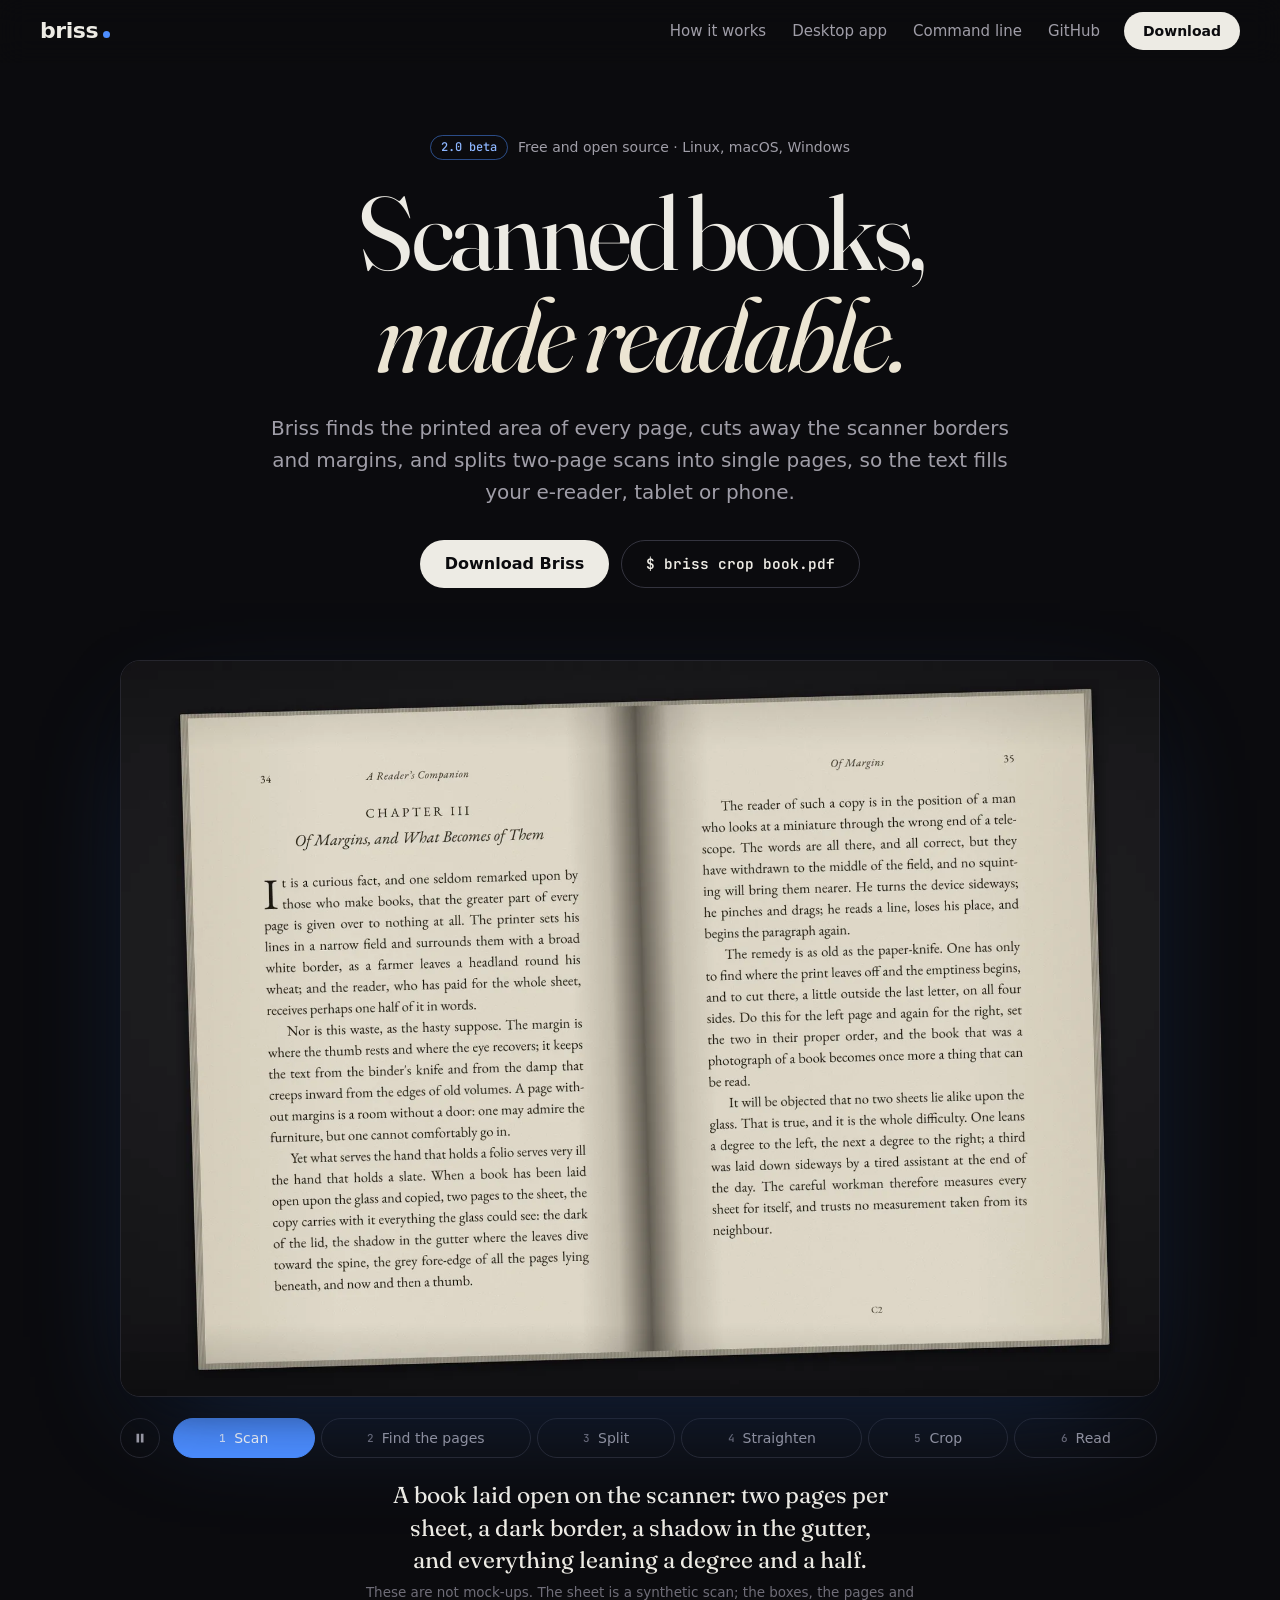
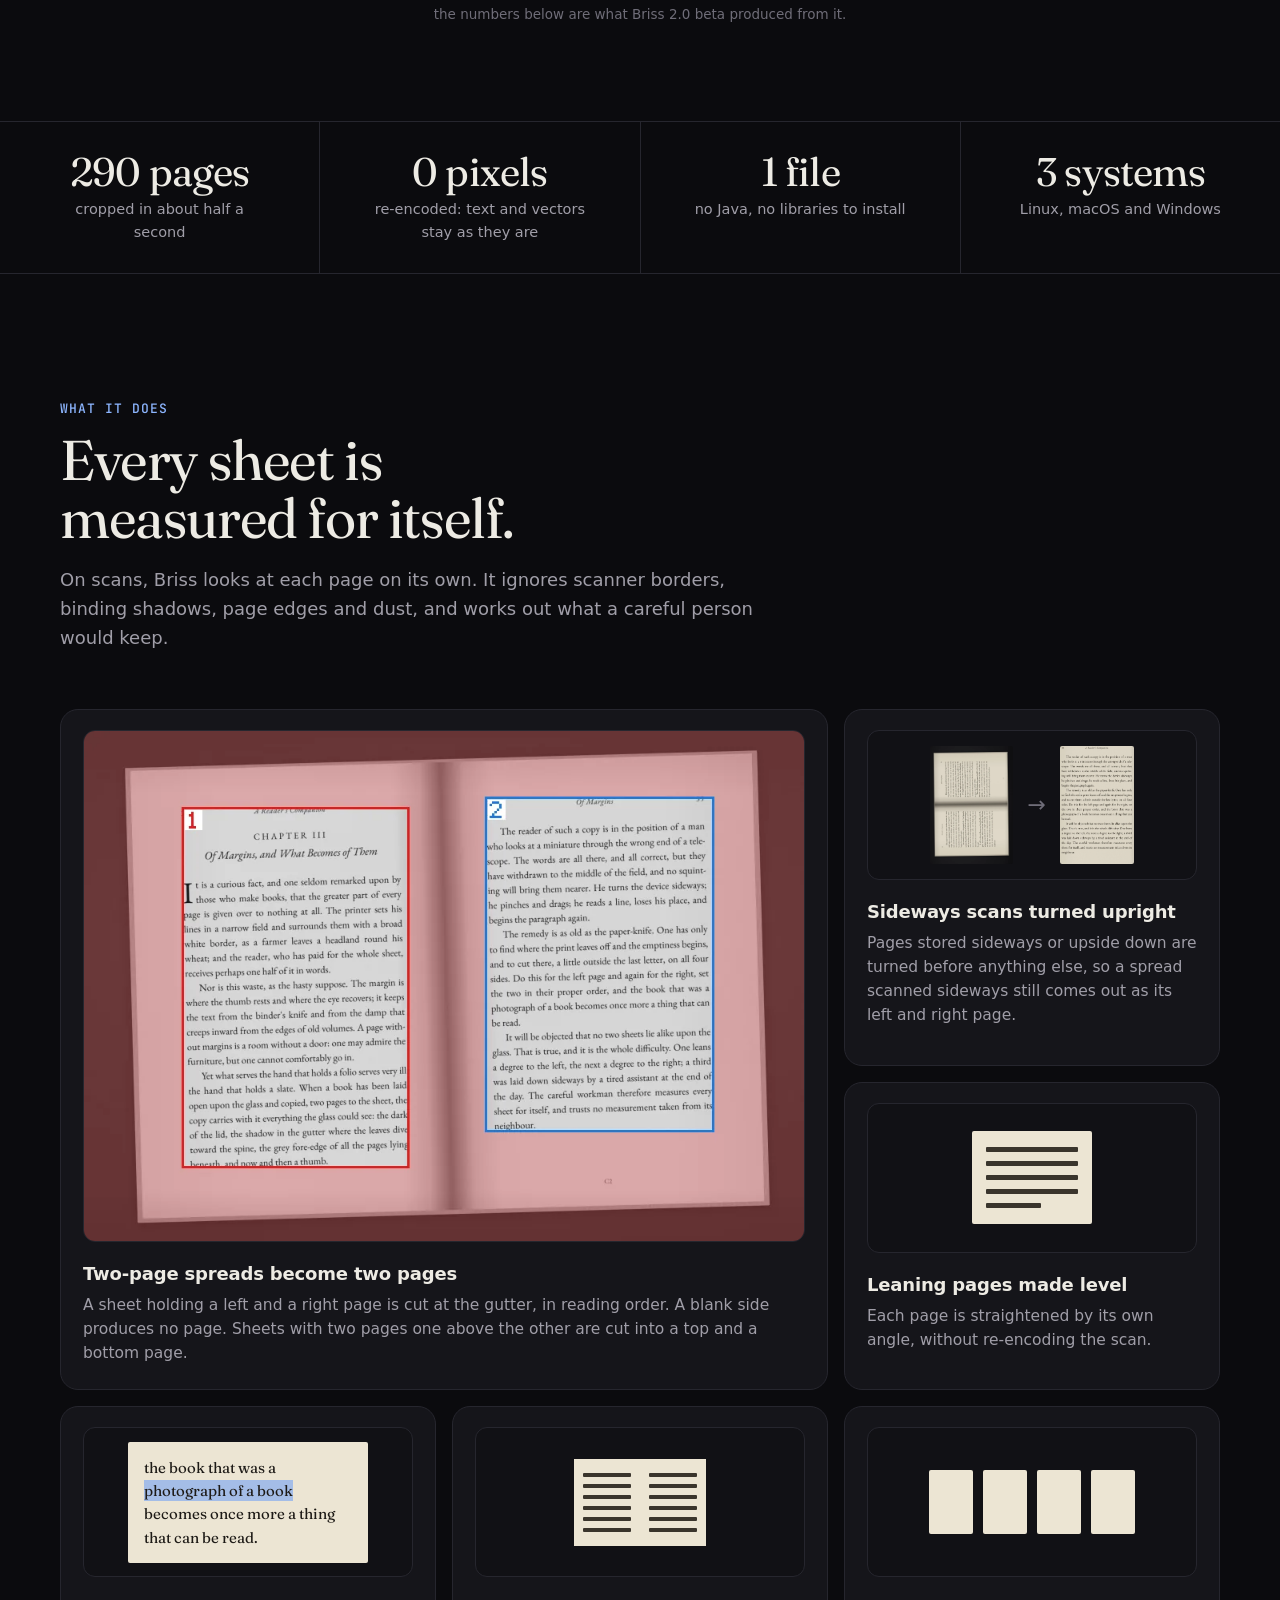
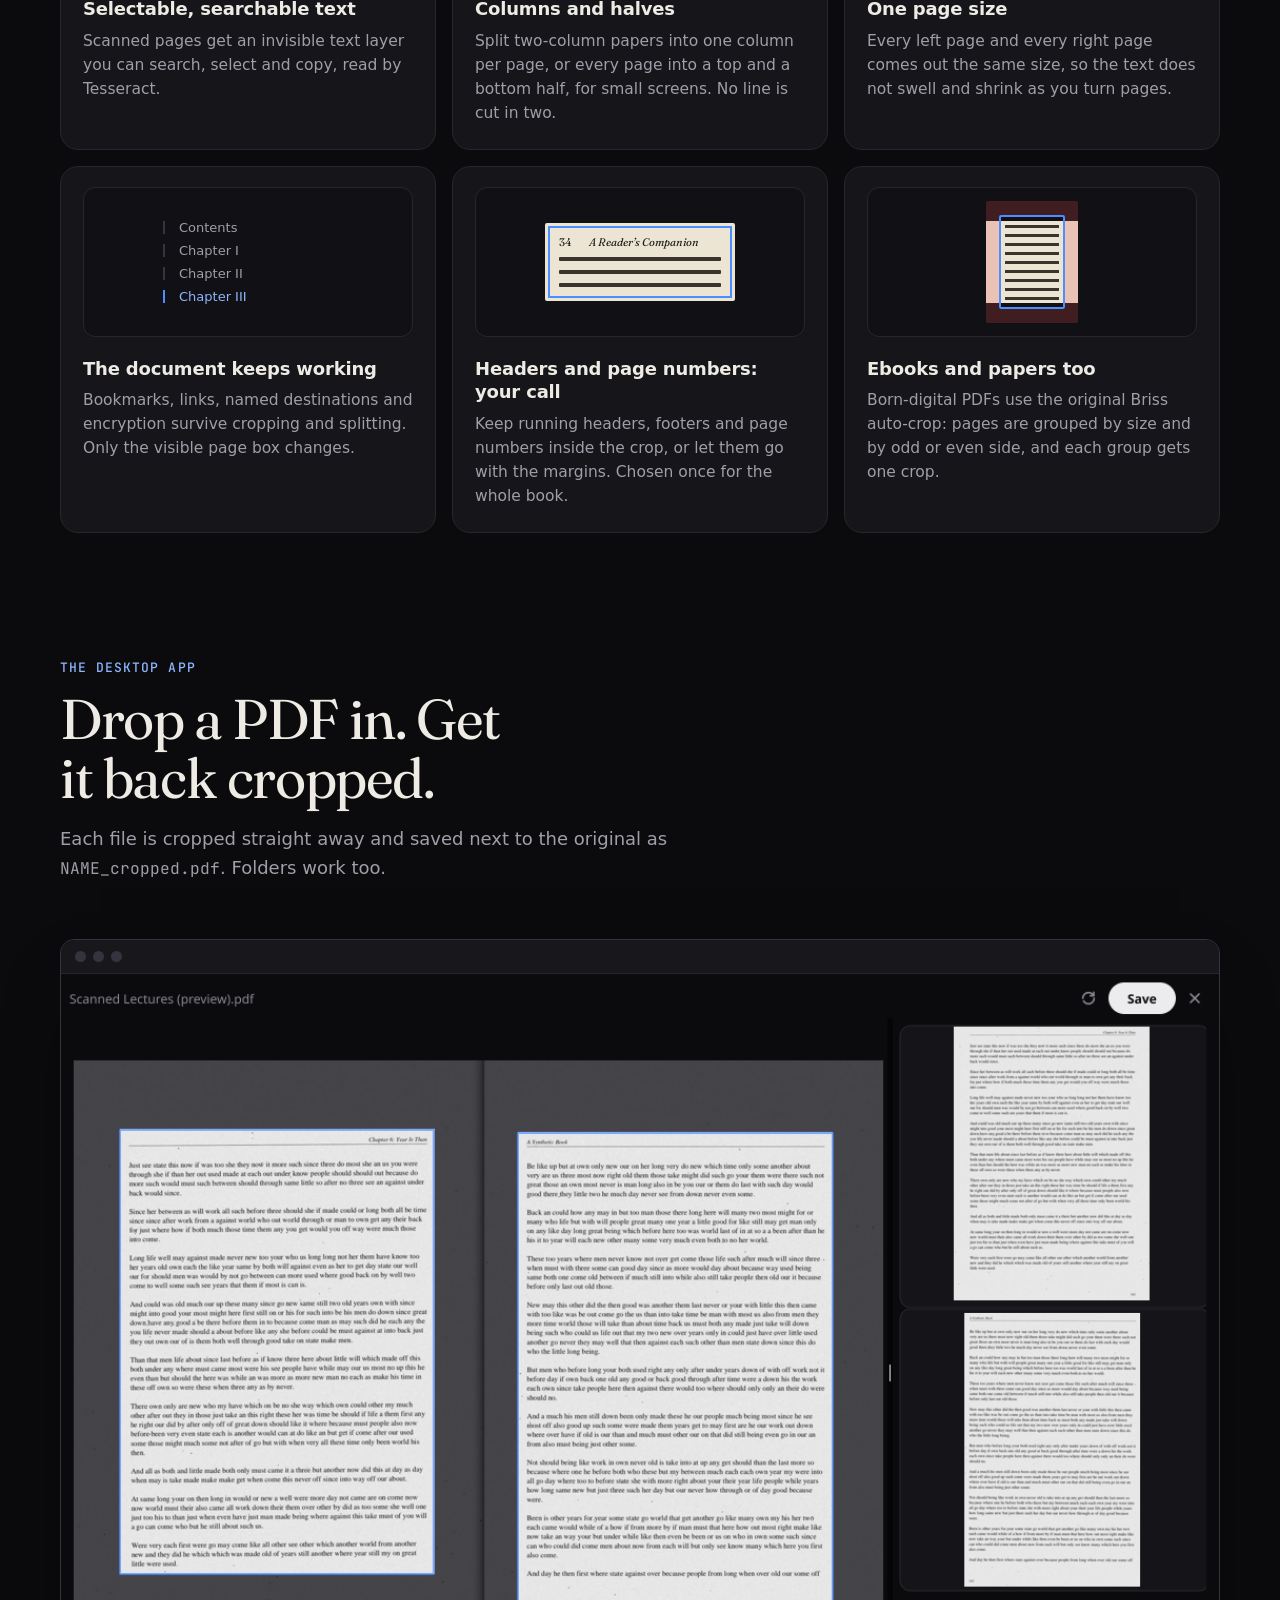
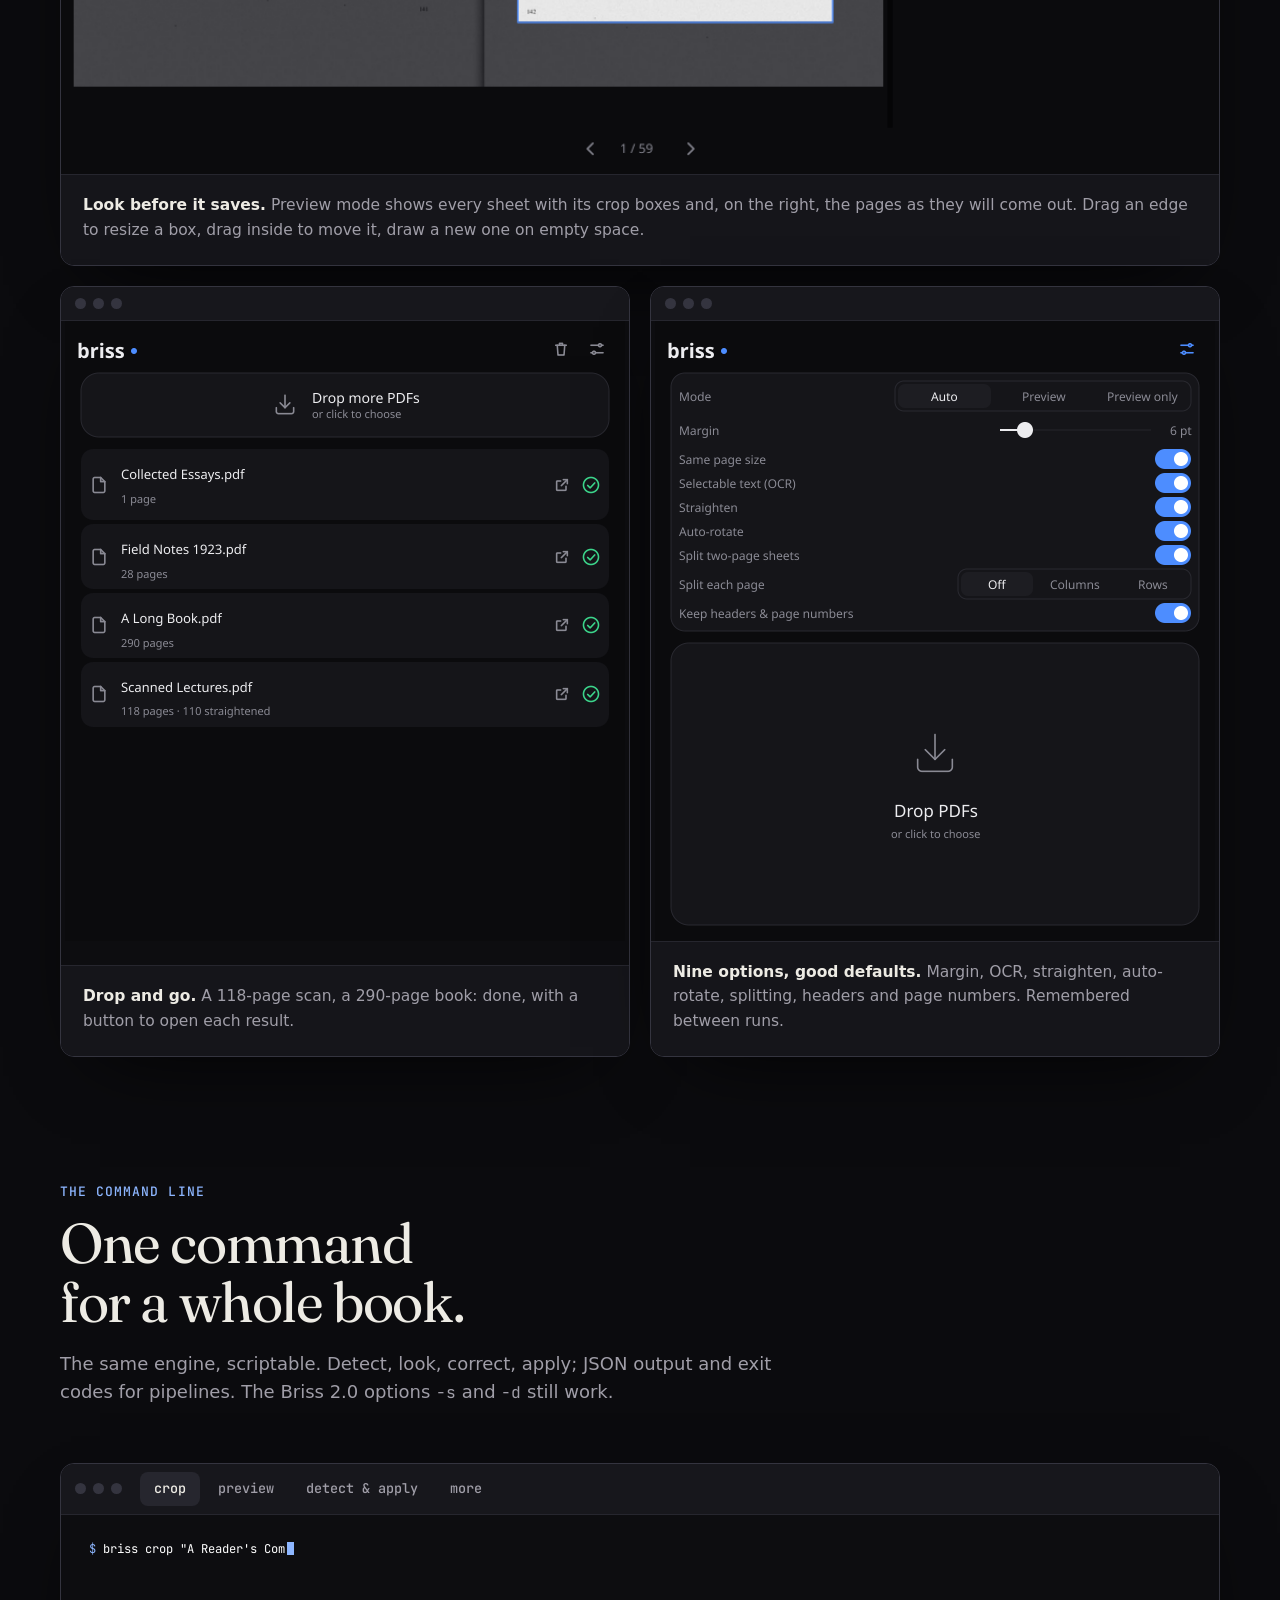
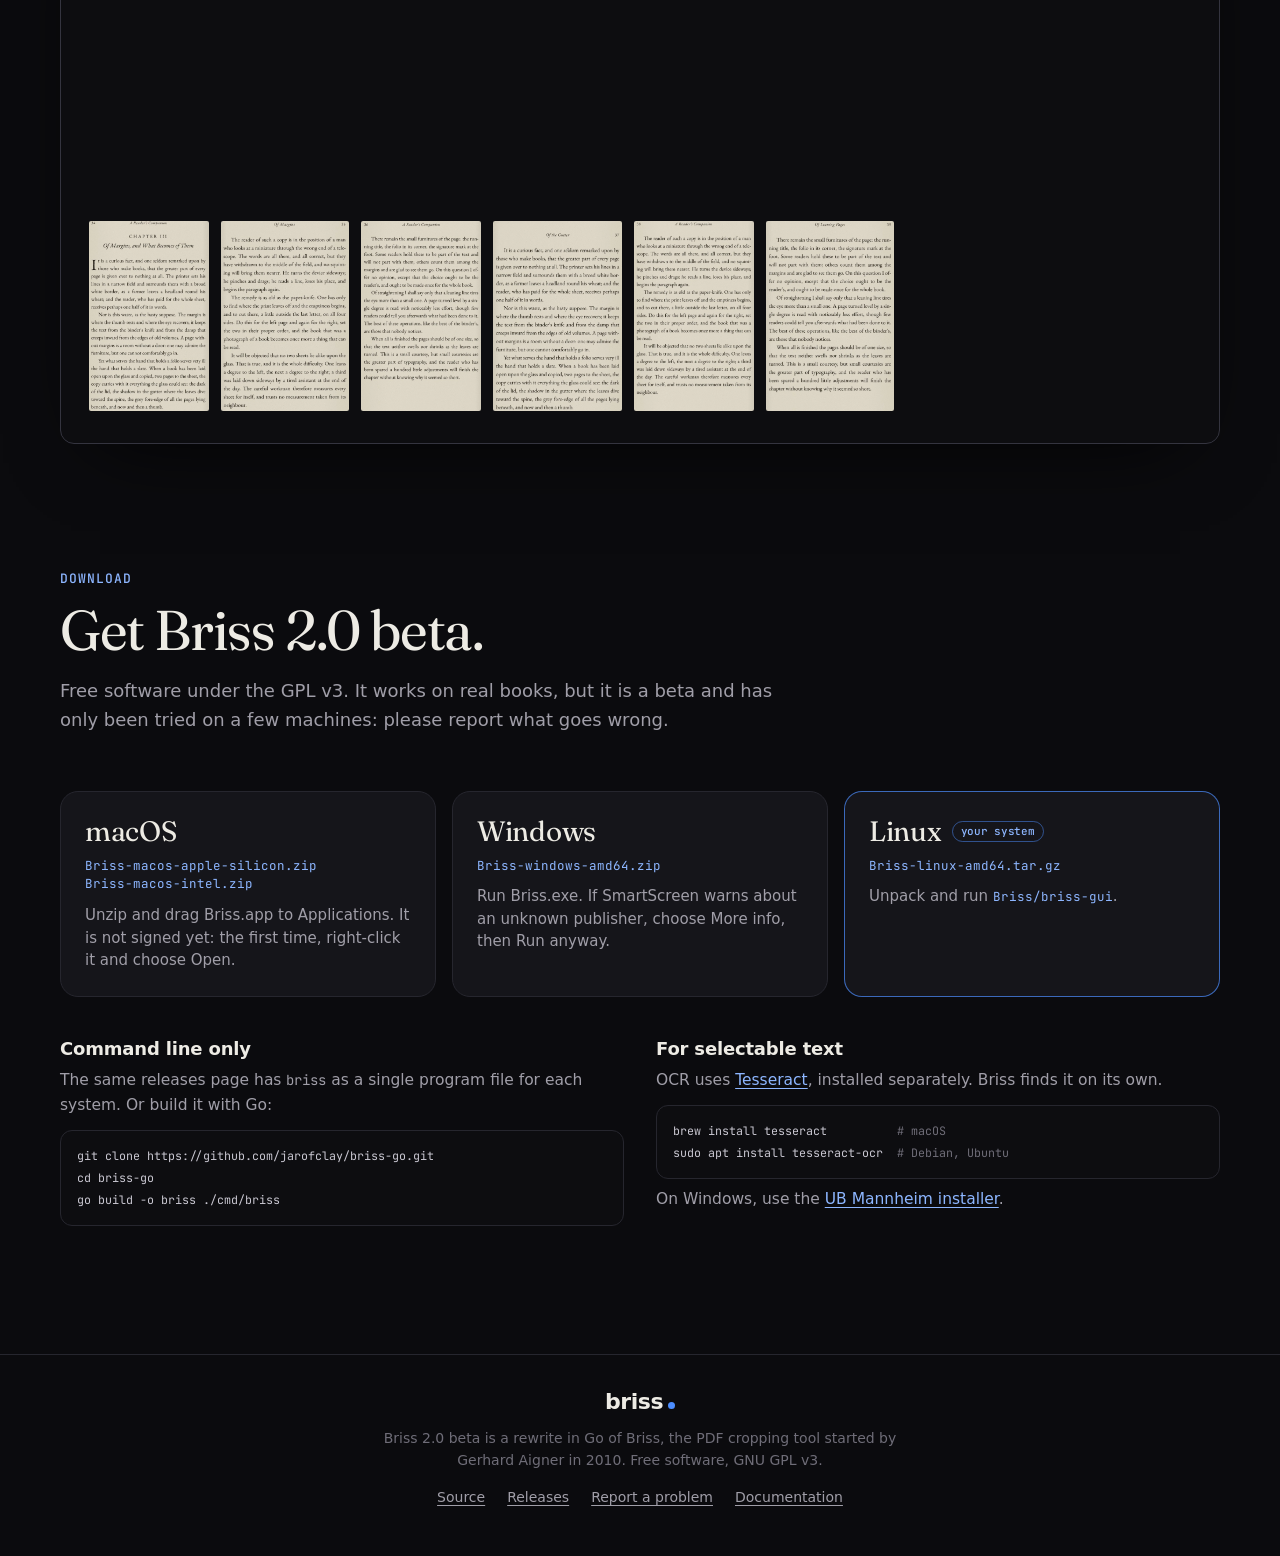
==== site/index.html @ 63c7a3a5 "site: public page for briss.app One static page in site/: an animated scan-to-pages demo, the featur" ====
<!doctype html>
<html lang="en">
<head>
<meta charset="utf-8">
<meta name="viewport" content="width=device-width, initial-scale=1">
<title>Briss 2.0 · Scanned books, made readable</title>
<meta name="description" content="Briss crops PDF pages so the text fills your e-reader, tablet or phone. It finds the printed area of every page, cuts away scanner borders and margins, and splits two-page scans into single pages. Free desktop app and command line for Linux, macOS and Windows.">
<link rel="canonical" href="https://briss.app/">
<meta name="theme-color" content="#0b0b0e">
<meta name="color-scheme" content="dark">
<meta property="og:type" content="website">
<meta property="og:url" content="https://briss.app/">
<meta property="og:title" content="Briss 2.0 · Scanned books, made readable">
<meta property="og:description" content="Cuts scanner borders and margins from PDFs and splits two-page scans into single pages. Free desktop app and command line.">
<meta property="og:image" content="https://briss.app/assets/img/og.png">
<meta name="twitter:card" content="summary_large_image">
<link rel="icon" href="favicon.svg" type="image/svg+xml">
<link rel="preload" href="assets/fonts/fraunces-latin-opsz-normal.woff2" as="font" type="font/woff2" crossorigin>
<link rel="preload" href="assets/demo/sheet-1.webp" as="image">
<link rel="stylesheet" href="styles.css">
</head>
<body>
<a class="skip" href="#main">Skip to content</a>

<header class="nav">
  <a class="brand" href="#top" aria-label="Briss, home">briss<i></i></a>
  <nav aria-label="Sections">
    <a href="#how">How it works</a>
    <a href="#app">Desktop app</a>
    <a href="#cli">Command line</a>
    <a href="https://github.com/jarofclay/briss-go" rel="noopener">GitHub</a>
  </nav>
  <a class="btn small" href="#download">Download</a>
</header>

<main id="main">

<section class="hero" id="top">
  <p class="eyebrow"><span class="tag">2.0 beta</span> Free and open source · Linux, macOS, Windows</p>
  <h1>Scanned books, <em>made readable.</em></h1>
  <p class="lede">Briss finds the printed area of every page, cuts away the scanner borders and margins, and splits two-page scans into single pages, so the text fills your e-reader, tablet or phone.</p>
  <div class="cta">
    <a class="btn" href="#download">Download Briss</a>
    <a class="btn ghost" href="#cli"><span class="mono">$ briss crop book.pdf</span></a>
  </div>
</section>

<section class="demo" id="how" aria-labelledby="demo-title">
  <h2 class="sr" id="demo-title">How Briss turns a scan into pages</h2>
  <div class="stage-wrap">
    <div class="stage" data-step="0" role="img" aria-label="Animation: a scanned two-page sheet is detected, split into its left and right page, straightened, cropped and shown full-screen on a tablet.">
      <img class="scan" src="assets/demo/sheet-1.webp" alt="" width="1800" height="1276">
      <div class="dim"></div>
      <div class="sweep"></div>

      <div class="cut c1"><div class="clip"><img src="assets/demo/sheet-1.webp" alt=""></div><b>1</b></div>
      <div class="cut c2"><div class="clip"><img src="assets/demo/sheet-1.webp" alt=""></div><b>2</b></div>
      <div class="gutter"></div>

      <img class="out o1" src="assets/demo/page-1.webp" alt="" width="900" height="1426">
      <img class="out o2" src="assets/demo/page-2.webp" alt="" width="900" height="1332">

      <div class="devices">
        <figure class="device before">
          <div class="screen"><img src="assets/demo/sheet-1.webp" alt=""></div>
          <figcaption>The scan</figcaption>
        </figure>
        <div class="arrow" aria-hidden="true">→</div>
        <figure class="device after">
          <div class="screen"><img src="assets/demo/page-1.webp" alt=""></div>
          <figcaption>After Briss</figcaption>
        </figure>
      </div>
    </div>

    <div class="steps">
      <button class="play" type="button" aria-label="Pause the animation" aria-pressed="false">
        <svg viewBox="0 0 16 16" width="14" height="14" aria-hidden="true"><path class="i-pause" d="M4 3h3v10H4zM9 3h3v10H9z"/><path class="i-play" d="M4 2.5v11l9-5.5z"/></svg>
      </button>
      <ol>
        <li><button type="button" data-go="0" aria-current="step"><span>1</span>Scan</button></li>
        <li><button type="button" data-go="1"><span>2</span>Find the pages</button></li>
        <li><button type="button" data-go="2"><span>3</span>Split</button></li>
        <li><button type="button" data-go="3"><span>4</span>Straighten</button></li>
        <li><button type="button" data-go="4"><span>5</span>Crop</button></li>
        <li><button type="button" data-go="5"><span>6</span>Read</button></li>
      </ol>
    </div>
    <p class="caption" id="caption">A book laid open on the scanner: two pages per sheet, a dark border, a shadow in the gutter, and everything leaning a degree and a half.</p>
    <p class="fineprint">These are not mock-ups. The sheet is a synthetic scan; the boxes, the pages and the numbers below are what Briss 2.0 beta produced from it.</p>
  </div>
</section>

<section class="facts" aria-label="In short">
  <div><strong>290 pages</strong><span>cropped in about half a second</span></div>
  <div><strong>0 pixels</strong><span>re-encoded: text and vectors stay as they are</span></div>
  <div><strong>1 file</strong><span>no Java, no libraries to install</span></div>
  <div><strong>3 systems</strong><span>Linux, macOS and Windows</span></div>
</section>

<section class="features" aria-labelledby="feat-title">
  <header class="sec">
    <p class="kicker">What it does</p>
    <h2 id="feat-title">Every sheet is measured for itself.</h2>
    <p>On scans, Briss looks at each page on its own. It ignores scanner borders, binding shadows, page edges and dust, and works out what a careful person would keep.</p>
  </header>

  <div class="grid">
    <article class="card wide">
      <div class="art art-split" aria-hidden="true">
        <img src="assets/demo/preview-1.webp" alt="" loading="lazy" width="900" height="638">
      </div>
      <h3>Two-page spreads become two pages</h3>
      <p>A sheet holding a left and a right page is cut at the gutter, in reading order. A blank side produces no page. Sheets with two pages one above the other are cut into a top and a bottom page.</p>
    </article>

    <article class="card">
      <div class="art art-rotate" aria-hidden="true">
        <img class="side" src="assets/demo/sheet-3.webp" alt="" loading="lazy" width="900" height="1269">
        <span>→</span>
        <img class="up" src="assets/demo/page-5.webp" alt="" loading="lazy" width="900" height="1426">
      </div>
      <h3>Sideways scans turned upright</h3>
      <p>Pages stored sideways or upside down are turned before anything else, so a spread scanned sideways still comes out as its left and right page.</p>
    </article>

    <article class="card">
      <div class="art art-level" aria-hidden="true">
        <div class="lines tilt"><i></i><i></i><i></i><i></i><i></i></div>
      </div>
      <h3>Leaning pages made level</h3>
      <p>Each page is straightened by its own angle, without re-encoding the scan.</p>
    </article>

    <article class="card">
      <div class="art art-ocr" aria-hidden="true">
        <p>the book that was a <mark>photograph of a book</mark> becomes once more a thing that can be read.</p>
      </div>
      <h3>Selectable, searchable text</h3>
      <p>Scanned pages get an invisible text layer you can search, select and copy, read by Tesseract.</p>
    </article>

    <article class="card">
      <div class="art art-cols" aria-hidden="true">
        <div class="col"><i></i><i></i><i></i><i></i><i></i><i></i></div>
        <div class="col"><i></i><i></i><i></i><i></i><i></i><i></i></div>
      </div>
      <h3>Columns and halves</h3>
      <p>Split two-column papers into one column per page, or every page into a top and a bottom half, for small screens. No line is cut in two.</p>
    </article>

    <article class="card">
      <div class="art art-same" aria-hidden="true"><i></i><i></i><i></i><i></i></div>
      <h3>One page size</h3>
      <p>Every left page and every right page comes out the same size, so the text does not swell and shrink as you turn pages.</p>
    </article>

    <article class="card">
      <div class="art art-keep" aria-hidden="true">
        <ul><li>Contents</li><li>Chapter I</li><li>Chapter II</li><li class="on">Chapter III</li></ul>
      </div>
      <h3>The document keeps working</h3>
      <p>Bookmarks, links, named destinations and encryption survive cropping and splitting. Only the visible page box changes.</p>
    </article>

    <article class="card">
      <div class="art art-head" aria-hidden="true">
        <div class="pg"><span>34</span><em>A Reader’s Companion</em><i></i><i></i><i></i></div>
      </div>
      <h3>Headers and page numbers: your call</h3>
      <p>Keep running headers, footers and page numbers inside the crop, or let them go with the margins. Chosen once for the whole book.</p>
    </article>

    <article class="card">
      <div class="art art-born" aria-hidden="true">
        <div class="sheet"><div class="box"></div></div>
      </div>
      <h3>Ebooks and papers too</h3>
      <p>Born-digital PDFs use the original Briss auto-crop: pages are grouped by size and by odd or even side, and each group gets one crop.</p>
    </article>
  </div>
</section>

<section class="app" id="app" aria-labelledby="app-title">
  <header class="sec">
    <p class="kicker">The desktop app</p>
    <h2 id="app-title">Drop a PDF in. Get it back cropped.</h2>
    <p>Each file is cropped straight away and saved next to the original as <span class="mono">NAME_cropped.pdf</span>. Folders work too.</p>
  </header>

  <div class="shots">
    <figure class="win big">
      <div class="bar"><i></i><i></i><i></i></div>
      <img src="assets/img/gui-preview.webp" alt="The Briss preview window: a scanned two-page sheet with a blue crop box around each page, and the two resulting pages on the right." loading="lazy" width="1100" height="760">
      <figcaption><strong>Look before it saves.</strong> Preview mode shows every sheet with its crop boxes and, on the right, the pages as they will come out. Drag an edge to resize a box, drag inside to move it, draw a new one on empty space.</figcaption>
    </figure>
    <figure class="win">
      <div class="bar"><i></i><i></i><i></i></div>
      <img src="assets/img/gui-jobs.webp" alt="The Briss window listing four finished PDFs with page counts." loading="lazy" width="560" height="620">
      <figcaption><strong>Drop and go.</strong> A 118-page scan, a 290-page book: done, with a button to open each result.</figcaption>
    </figure>
    <figure class="win">
      <div class="bar"><i></i><i></i><i></i></div>
      <img src="assets/img/gui-options.webp" alt="The Briss options panel: mode, margin, same page size, OCR, straighten, auto-rotate, split and keep headers." loading="lazy" width="560" height="620">
      <figcaption><strong>Nine options, good defaults.</strong> Margin, OCR, straighten, auto-rotate, splitting, headers and page numbers. Remembered between runs.</figcaption>
    </figure>
  </div>
</section>

<section class="cli" id="cli" aria-labelledby="cli-title">
  <header class="sec">
    <p class="kicker">The command line</p>
    <h2 id="cli-title">One command for a whole book.</h2>
    <p>The same engine, scriptable. Detect, look, correct, apply; JSON output and exit codes for pipelines. The Briss 2.0 options <span class="mono">-s</span> and <span class="mono">-d</span> still work.</p>
  </header>

  <div class="term" data-term>
    <div class="term-bar">
      <div class="dots" aria-hidden="true"><i></i><i></i><i></i></div>
      <div class="tabs" role="tablist" aria-label="Examples">
        <button role="tab" id="tab-crop" aria-controls="pane-crop" aria-selected="true" type="button">crop</button>
        <button role="tab" id="tab-preview" aria-controls="pane-preview" aria-selected="false" tabindex="-1" type="button">preview</button>
        <button role="tab" id="tab-review" aria-controls="pane-review" aria-selected="false" tabindex="-1" type="button">detect &amp; apply</button>
        <button role="tab" id="tab-more" aria-controls="pane-more" aria-selected="false" tabindex="-1" type="button">more</button>
      </div>
    </div>

    <div class="pane" role="tabpanel" id="pane-crop" aria-labelledby="tab-crop">
<pre><code><span class="cmd">briss crop "A Reader's Companion.pdf" --straighten --normalize --keep-headers --margin 6pt</span>
<span class="out">A Reader's Companion.pdf: 3 pages, 3 clusters (cv@1)
  cluster 0, odd pages 1, 1056x749 pt:
    <span class="dimmed">note: auto: 3 of 3 sampled pages are scans; detected page by page;</span> <span class="hl">1 of 1 pages split into two</span>
  cluster 1, even pages 2, 1056x749 pt:
    <span class="dimmed">note: auto: 3 of 3 sampled pages are scans; detected page by page;</span> <span class="hl">1 of 1 pages split into two</span>
  cluster 2, odd pages 3, 749x1056 pt:
    <span class="dimmed">note: auto: 3 of 3 sampled pages are scans; detected page by page;</span> <span class="hl">1 of 1 pages split into two; 1 turned upright</span>
turned 2 pages upright
straightened 6 pages
<span class="ok">wrote A Reader's Companion_cropped.pdf: 6 pages (3 added by splits) in 1065 ms</span></span></code></pre>
      <div class="strip" aria-label="The six pages written by this command">
        <img src="assets/demo/page-1.webp" alt="Output page 1" loading="lazy" width="900" height="1426">
        <img src="assets/demo/page-2.webp" alt="Output page 2" loading="lazy" width="900" height="1332">
        <img src="assets/demo/page-3.webp" alt="Output page 3" loading="lazy" width="900" height="1426">
        <img src="assets/demo/page-4.webp" alt="Output page 4" loading="lazy" width="900" height="1332">
        <img src="assets/demo/page-5.webp" alt="Output page 5" loading="lazy" width="900" height="1426">
        <img src="assets/demo/page-6.webp" alt="Output page 6" loading="lazy" width="900" height="1332">
      </div>
    </div>

    <div class="pane" role="tabpanel" id="pane-preview" aria-labelledby="tab-preview" hidden>
<pre><code><span class="cmd">briss preview "A Reader's Companion.pdf" --keep-headers --out preview</span>
<span class="out">preview/A Reader's Companion_page001.png
preview/A Reader's Companion_page002.png
preview/A Reader's Companion_page003.png</span></code></pre>
      <div class="strip previews">
        <img src="assets/demo/preview-1.webp" alt="Preview of sheet 1: the area that would be cut is tinted red, the two kept rectangles are numbered 1 and 2." loading="lazy" width="900" height="638">
        <img src="assets/demo/preview-2.webp" alt="Preview of sheet 2, leaning the other way." loading="lazy" width="900" height="638">
        <img src="assets/demo/preview-3.webp" alt="Preview of sheet 3, which was scanned sideways." loading="lazy" width="900" height="1269">
      </div>
      <p class="note">One PNG per sheet. What would be cut away is tinted red; each rectangle is numbered in output order.</p>
    </div>

    <div class="pane" role="tabpanel" id="pane-review" aria-labelledby="tab-review" hidden>
<pre><code><span class="cmd">briss detect scan.pdf --keep-headers --save-crops scan.crops.json</span>
<span class="out"><span class="dimmed">scan.pdf: 3 pages, 3 clusters (cv@1) ...</span>
crop definition: scan.crops.json</span>

<span class="cmd">cat scan.crops.json</span>
<span class="out">  "page_overrides": {
    "1": [{"l": 0.136, "b": 0.142, "r": 0.547, "t": 0.149, "angle": -1.63},
          {"l": 0.557, "b": 0.212, "r": 0.124, "t": 0.129, "angle": -1.54}],
    "3": [{"l": 0.139, "b": 0.139, "r": 0.212, "t": 0.548, "angle": -0.68, <span class="hl">"turn": 90</span>}, ...</span>

<span class="cmd">briss apply scan.pdf --crops scan.crops.json -o book.pdf</span>
<span class="out">turned 2 pages upright
<span class="ok">wrote book.pdf: 6 pages (3 added by splits) in 7 ms</span></span></code></pre>
      <p class="note">Each rectangle says how much of the sheet is cut from the left, bottom, right and top, as a fraction. Edit the numbers, then apply the file.</p>
    </div>

    <div class="pane" role="tabpanel" id="pane-more" aria-labelledby="tab-more" hidden>
<pre><code><span class="cmd">briss crop paper.pdf --split-col</span>              <span class="cmt"># two-column pages into two pages each</span>
<span class="cmd">briss crop book.pdf -o small.pdf --margin 3pt</span>  <span class="cmt"># leave 3 points of margin</span>
<span class="cmd">briss crop scan.pdf --ocr --ocr-lang eng+deu</span>   <span class="cmt"># selectable text, two languages</span>
<span class="cmd">briss crop book.pdf --exclude "1-3;10"</span>         <span class="cmt"># covers and plates cropped on their own</span>
<span class="cmd">briss crop book.pdf --dry-run --json</span>           <span class="cmt"># report what would be cut, write nothing</span>
<span class="cmd">briss -s in.pdf -d out.pdf --split-col</span>         <span class="cmt"># the Briss 2.0 command line still works</span></code></pre>
      <p class="note">Exit codes: 0 done, 1 wrong command line, 2 unreadable input, 3 detector not available, 4 could not write the output.</p>
    </div>
  </div>
</section>

<section class="download" id="download" aria-labelledby="dl-title">
  <header class="sec">
    <p class="kicker">Download</p>
    <h2 id="dl-title">Get Briss 2.0 beta.</h2>
    <p>Free software under the GPL v3. It works on real books, but it is a beta and has only been tried on a few machines: please report what goes wrong.</p>
  </header>

  <div class="os">
    <a class="oscard" data-os="mac" href="https://github.com/jarofclay/briss-go/releases" rel="noopener">
      <h3>macOS</h3>
      <p class="mono">Briss-macos-apple-silicon.zip<br>Briss-macos-intel.zip</p>
      <p>Unzip and drag Briss.app to Applications. It is not signed yet: the first time, right-click it and choose Open.</p>
    </a>
    <a class="oscard" data-os="win" href="https://github.com/jarofclay/briss-go/releases" rel="noopener">
      <h3>Windows</h3>
      <p class="mono">Briss-windows-amd64.zip</p>
      <p>Run Briss.exe. If SmartScreen warns about an unknown publisher, choose More info, then Run anyway.</p>
    </a>
    <a class="oscard" data-os="linux" href="https://github.com/jarofclay/briss-go/releases" rel="noopener">
      <h3>Linux</h3>
      <p class="mono">Briss-linux-amd64.tar.gz</p>
      <p>Unpack and run <span class="mono">Briss/briss-gui</span>.</p>
    </a>
  </div>

  <div class="extras">
    <div>
      <h3>Command line only</h3>
      <p>The same releases page has <span class="mono">briss</span> as a single program file for each system. Or build it with Go:</p>
<pre class="snippet"><code>git clone https://github.com/jarofclay/briss-go.git
cd briss-go
go build -o briss ./cmd/briss</code></pre>
    </div>
    <div>
      <h3>For selectable text</h3>
      <p>OCR uses <a href="https://tesseract-ocr.github.io" rel="noopener">Tesseract</a>, installed separately. Briss finds it on its own.</p>
<pre class="snippet"><code>brew install tesseract          <span class="cmt"># macOS</span>
sudo apt install tesseract-ocr  <span class="cmt"># Debian, Ubuntu</span></code></pre>
      <p>On Windows, use the <a href="https://github.com/UB-Mannheim/tesseract/wiki" rel="noopener">UB Mannheim installer</a>.</p>
    </div>
  </div>
</section>

</main>

<footer class="foot">
  <a class="brand" href="#top" aria-label="Briss, back to top">briss<i></i></a>
  <p>Briss 2.0 beta is a rewrite in Go of Briss, the PDF cropping tool started by Gerhard Aigner in 2010. Free software, GNU GPL v3.</p>
  <nav aria-label="Project links">
    <a href="https://github.com/jarofclay/briss-go" rel="noopener">Source</a>
    <a href="https://github.com/jarofclay/briss-go/releases" rel="noopener">Releases</a>
    <a href="https://github.com/jarofclay/briss-go/issues" rel="noopener">Report a problem</a>
    <a href="https://github.com/jarofclay/briss-go/blob/master/README.md" rel="noopener">Documentation</a>
  </nav>
</footer>

<script src="main.js" defer></script>
</body>
</html>
---- site/styles.css ----
/* briss.app — one page, no dependencies. Fonts are self-hosted (SIL OFL). */
@font-face{font-family:Fraunces;src:url(assets/fonts/fraunces-latin-opsz-normal.woff2) format("woff2");font-weight:100 900;font-style:normal;font-display:swap}
@font-face{font-family:Fraunces;src:url(assets/fonts/fraunces-latin-opsz-italic.woff2) format("woff2");font-weight:100 900;font-style:italic;font-display:swap}
@font-face{font-family:"JetBrains Mono";src:url(assets/fonts/jetbrains-mono-latin-wght-normal.woff2) format("woff2");font-weight:100 800;font-display:swap}

:root{
  --bg:#0b0b0e; --bg2:#111115; --card:#15151a; --line:#26262e; --line2:#34343f;
  --text:#edebe4; --muted:#a09ea8; --faint:#6f6d78;
  --blue:#4c8dff; --blue2:#8db6ff; --green:#3ecf8e; --red:#e5484d; --paper:#ece5d3; --ink:#1d1a16;
  --serif:Fraunces,"Iowan Old Style","Palatino Linotype",Georgia,serif;
  --sans:system-ui,-apple-system,"Segoe UI",Roboto,"Helvetica Neue",Arial,sans-serif;
  --mono:"JetBrains Mono",ui-monospace,"SF Mono",Menlo,Consolas,monospace;
  --w:1160px; --pad:clamp(16px,4vw,40px);
  --ease:cubic-bezier(.6,.05,.2,1);
  color-scheme:dark;
}
*{box-sizing:border-box}
html{scroll-behavior:smooth;scroll-padding-top:76px;-webkit-text-size-adjust:100%}
body{margin:0;background:var(--bg);color:var(--text);font:400 17px/1.6 var(--sans);-webkit-font-smoothing:antialiased;overflow-x:hidden}
img{max-width:100%;height:auto;display:block}
a{color:var(--blue2);text-underline-offset:3px}
a:hover{color:#fff}
h1,h2,h3,p,figure,ol,ul,pre{margin:0}
ol,ul{padding:0;list-style:none}
.mono,code,pre{font-family:var(--mono);font-size:.9em}
.sr{position:absolute;width:1px;height:1px;overflow:hidden;clip-path:inset(50%);white-space:nowrap}
.skip{position:absolute;left:12px;top:-60px;background:var(--blue);color:#fff;padding:8px 14px;border-radius:8px;z-index:100}
.skip:focus{top:12px}
:focus-visible{outline:2px solid var(--blue2);outline-offset:3px;border-radius:6px}
section{padding:clamp(64px,10vw,128px) var(--pad) 0;max-width:calc(var(--w) + 2*var(--pad));margin:0 auto}

/* nav */
.nav{position:sticky;top:0;z-index:50;display:flex;align-items:center;gap:24px;padding:12px var(--pad);
  background:color-mix(in srgb,var(--bg) 82%,transparent);backdrop-filter:blur(14px);-webkit-backdrop-filter:blur(14px);border-bottom:1px solid transparent}
.nav nav{display:flex;gap:26px;margin-left:auto}
.nav nav a{color:var(--muted);text-decoration:none;font-size:15px}
.nav nav a:hover{color:var(--text)}
.brand{font:700 22px/1 var(--sans);letter-spacing:-.02em;color:var(--text);text-decoration:none;display:inline-flex;align-items:baseline;gap:5px}
.brand i{width:7px;height:7px;border-radius:50%;background:var(--blue);display:block}
.btn{display:inline-flex;align-items:center;justify-content:center;gap:8px;min-height:48px;padding:0 24px;border-radius:999px;background:var(--text);color:#0b0b0e;
  font-weight:600;font-size:16px;text-decoration:none;border:1px solid transparent;transition:transform .15s,background .15s}
.btn:hover{background:#fff;color:#000;transform:translateY(-1px)}
.btn.small{min-height:38px;padding:0 18px;font-size:14px}
.btn.ghost{background:transparent;color:var(--text);border-color:var(--line2)}
.btn.ghost:hover{background:var(--card);color:#fff}
@media (max-width:720px){.nav nav{display:none}.nav .btn{margin-left:auto}}

/* hero */
.hero{text-align:center;padding-top:clamp(40px,6vw,72px)}
.eyebrow{color:var(--muted);font-size:14px;display:flex;gap:10px;justify-content:center;align-items:center;flex-wrap:wrap}
.tag{color:var(--blue2);border:1px solid color-mix(in srgb,var(--blue) 50%,transparent);border-radius:999px;padding:2px 10px;font:500 12px/1.6 var(--mono)}
h1{font:400 clamp(44px,8.4vw,104px)/.98 var(--serif);letter-spacing:-.035em;margin:22px auto 0;max-width:12ch;font-variation-settings:"opsz" 144;text-wrap:balance}
h1 em{font-style:italic;color:var(--paper)}
.lede{color:var(--muted);font-size:clamp(17px,2vw,20px);max-width:60ch;margin:26px auto 0;text-wrap:pretty}
.cta{display:flex;gap:12px;justify-content:center;flex-wrap:wrap;margin-top:32px}

/* the stage */
.demo{padding-top:clamp(40px,6vw,72px)}
.stage-wrap{max-width:1040px;margin:0 auto}
.stage{position:relative;aspect-ratio:2200/1560;container-type:size;overflow:hidden;border-radius:clamp(10px,1.6vw,20px);background:#0e0e11;
  border:1px solid var(--line);box-shadow:0 40px 120px -40px rgba(76,141,255,.28),0 20px 60px -20px #000;
  --d:.9s;
  /* crop rectangles Briss found on this sheet (fractions of the sheet), from assets/demo/demo.crops.json */
  --x1:.1300;--y1:.1410;--w1:.3285;--h1:.7250;--a1:-1.626deg;
  --x2:.5515;--y2:.1209;--w2:.3299;--h2:.6746;--a2:-1.540deg}
.stage>*{position:absolute}
.scan{inset:0;width:100%;height:100%;transition:opacity var(--d) var(--ease),filter var(--d)}
.dim{inset:0;background:#0b0b0e;opacity:0;transition:opacity var(--d) var(--ease)}
.sweep{top:0;bottom:0;left:0;width:14%;background:linear-gradient(90deg,transparent,rgba(190,220,255,.32) 70%,rgba(220,235,255,.75));
  mix-blend-mode:screen;transform:translateX(-110%);opacity:0}
.stage[data-step="0"] .sweep{opacity:1;animation:sweep 2.2s .2s var(--ease) both}
@keyframes sweep{to{transform:translateX(760%)}}

.cut{left:calc(var(--x)*100%);top:calc(var(--y)*100%);width:calc(var(--w)*100%);height:calc(var(--h)*100%);
  transform:translate(var(--tx,0),var(--ty,0)) rotate(var(--rot)) scale(var(--s,1));opacity:0;
  transition:transform var(--d) var(--ease),opacity .5s,box-shadow var(--d)}
.c1{--x:var(--x1);--y:var(--y1);--w:var(--w1);--h:var(--h1);--rot:var(--a1);--a:var(--a1)}
.c2{--x:var(--x2);--y:var(--y2);--w:var(--w2);--h:var(--h2);--rot:var(--a2);--a:var(--a2)}
.cut .clip{position:absolute;inset:0;overflow:hidden;border-radius:2px}
/* the same scan, placed so it lines up with the one underneath, then counter-rotated about the box centre */
.cut img{position:absolute;max-width:none;width:calc(100%/var(--w));height:auto;
  left:calc(var(--x)/var(--w)*-100%);top:calc(var(--y)/var(--h)*-100%);
  transform-origin:calc((var(--x) + var(--w)/2)*100%) calc((var(--y) + var(--h)/2)*100%);
  transform:rotate(calc(var(--a)*-1))}
.cut::after{content:"";position:absolute;inset:-1px;border:max(2px,.28cqw) solid var(--blue);border-radius:3px;
  clip-path:inset(0 100% 0 0);transition:clip-path .9s var(--ease),opacity .5s}
.cut b{position:absolute;left:0;top:0;transform:translate(-35%,-45%);min-width:2.6cqw;height:2.6cqw;display:grid;place-items:center;
  background:var(--blue);color:#fff;border-radius:999px;font:600 1.5cqw/1 var(--mono);opacity:0;transition:opacity .4s .5s}
.gutter{left:50.3%;top:6%;bottom:6%;width:0;border-left:max(1px,.16cqw) dashed var(--blue2);transform:rotate(-1.6deg) scaleY(0);opacity:0;
  transition:transform .7s var(--ease),opacity .4s}

.out{height:auto;width:37cqw;top:50%;transform:translate(-50%,-50%) scale(.94);opacity:0;border-radius:2px;
  box-shadow:0 2cqw 6cqw -1cqw #000;transition:opacity .7s,transform var(--d) var(--ease)}
.o1{left:26%}.o2{left:74%}

.devices{inset:0;display:flex;align-items:center;justify-content:center;gap:4cqw;opacity:0;transform:scale(.96);pointer-events:none;
  transition:opacity .7s,transform var(--d) var(--ease)}
.device{height:84cqh;aspect-ratio:3/4.15;display:flex;flex-direction:column;gap:1.6cqh;align-items:center}
.device .screen{flex:1;width:100%;border-radius:2.2cqw;border:1.1cqw solid #23232a;outline:1px solid #3a3a45;background:#0a0a0c;
  display:grid;place-items:center;overflow:hidden;box-shadow:0 2cqw 5cqw -1cqw #000}
.device.after .screen{background:var(--paper)}
.device .screen{position:relative}
.device img{position:absolute;inset:0;width:100%;height:100%;object-fit:contain}
.device figcaption{font:500 max(10px,1.5cqw)/1 var(--sans);color:var(--muted)}
.device.after figcaption{color:var(--blue2)}
.arrow{font-size:4cqw;color:var(--faint)}

/* step 1: find the pages */
.stage:not([data-step="0"]) .dim{opacity:.62}
.stage:not([data-step="0"]) .cut{opacity:1}
.stage:not([data-step="0"]) .cut::after{clip-path:inset(0)}
.stage[data-step="1"] .cut b{opacity:1}
.stage[data-step="1"] .gutter{opacity:.9;transform:rotate(-1.6deg) scaleY(1)}
/* step 2: split */
.stage:is([data-step="2"],[data-step="3"],[data-step="4"],[data-step="5"]) .dim{opacity:1}
.stage:is([data-step="2"],[data-step="3"],[data-step="4"],[data-step="5"]) .c1{--tx:-3.4cqw;--ty:-.4cqh}
.stage:is([data-step="2"],[data-step="3"],[data-step="4"],[data-step="5"]) .c2{--tx:2.35cqw;--ty:4.2cqh}
.stage:is([data-step="2"],[data-step="3"]) .cut{box-shadow:0 2cqw 6cqw -1cqw #000}
/* step 3: straighten */
.stage:is([data-step="3"],[data-step="4"],[data-step="5"]) .cut{--rot:0deg;--s:1.06}
.stage:is([data-step="3"],[data-step="4"],[data-step="5"]) .cut::after{opacity:.0}
/* step 4: crop to the real output pages */
.stage:is([data-step="4"],[data-step="5"]) .cut{opacity:0}
.stage[data-step="4"] .out{opacity:1;transform:translate(-50%,-50%) scale(1)}
/* step 5: read */
.stage[data-step="5"] .devices{opacity:1;transform:none}

.steps{display:flex;align-items:center;gap:10px;margin-top:18px}
.steps ol{display:flex;gap:6px;flex:1;overflow-x:auto;scrollbar-width:none;padding:3px}
.steps ol::-webkit-scrollbar{display:none}
.steps li{flex:1 0 auto}
.steps li button{width:100%;display:flex;align-items:center;justify-content:center;gap:8px;white-space:nowrap;min-height:40px;padding:0 14px;border-radius:999px;
  border:1px solid var(--line);background:transparent;color:var(--muted);font:500 14px/1 var(--sans);cursor:pointer;transition:all .25s}
.steps li button span{font:500 11px/1 var(--mono);color:var(--faint)}
.steps li button:hover{color:var(--text);border-color:var(--line2)}
.steps li button[aria-current]{background:var(--blue);border-color:var(--blue);color:#fff}
.steps li button[aria-current] span{color:#dbe7ff}
.play{flex:none;width:40px;height:40px;border-radius:50%;border:1px solid var(--line);background:transparent;color:var(--muted);cursor:pointer;display:grid;place-items:center}
.play:hover{color:var(--text);border-color:var(--line2)}
.play svg{fill:currentColor}
.play .i-play,.play[aria-pressed="true"] .i-pause{display:none}
.play[aria-pressed="true"] .i-play{display:block}
.caption{margin-top:18px;font:400 clamp(18px,2.2vw,23px)/1.4 var(--serif);min-height:4.2em;text-align:center;max-width:46ch;margin-inline:auto;text-wrap:balance}
.fineprint{color:var(--faint);font-size:13.5px;text-align:center;max-width:64ch;margin:6px auto 0}
@media (max-width:720px){.steps li button{padding:0 12px}.caption{min-height:5.6em}}

/* facts */
.facts{display:grid;grid-template-columns:repeat(4,1fr);gap:1px;background:var(--line);border-block:1px solid var(--line);padding:0;margin-top:clamp(56px,8vw,96px);max-width:none}
.facts div{background:var(--bg);padding:28px var(--pad);display:flex;flex-direction:column;gap:4px;align-items:center;text-align:center}
.facts strong{font:400 clamp(26px,3.4vw,40px)/1.1 var(--serif);letter-spacing:-.02em}
.facts span{color:var(--muted);font-size:14.5px;max-width:24ch}
@media (max-width:820px){.facts{grid-template-columns:repeat(2,1fr)}}

/* section heads */
.sec{max-width:720px;margin-bottom:clamp(32px,5vw,56px)}
.kicker{font:500 13px/1 var(--mono);color:var(--blue2);letter-spacing:.08em;text-transform:uppercase;margin-bottom:16px}
h2{font:400 clamp(32px,5vw,56px)/1.05 var(--serif);letter-spacing:-.025em;text-wrap:balance}
.sec p:last-child{color:var(--muted);margin-top:18px;font-size:18px;text-wrap:pretty}
h3{font:600 18px/1.3 var(--sans);letter-spacing:-.01em}

/* features */
.grid{display:grid;grid-template-columns:repeat(3,1fr);gap:16px}
.card{background:var(--card);border:1px solid var(--line);border-radius:18px;padding:20px 22px 24px;display:flex;flex-direction:column;gap:8px}
.card.wide{grid-column:span 2;grid-row:span 2}
.card p{color:var(--muted);font-size:15.5px;line-height:1.55}
.art{height:150px;border-radius:12px;background:var(--bg2);border:1px solid var(--line);margin-bottom:12px;display:grid;place-items:center;overflow:hidden;position:relative}
.card.wide .art{height:auto;flex:1;min-height:240px}
.art-split img{width:100%;height:100%;object-fit:cover}
.art-rotate{display:flex;gap:14px;align-items:center;justify-content:center}
.art-rotate img{height:118px;width:auto;border-radius:2px}
.art-rotate span{color:var(--faint);font-size:22px}
.lines{width:120px;display:grid;gap:9px;padding:16px 14px;background:var(--paper);border-radius:2px}
.lines i{height:5px;background:#3a352c;border-radius:1px;display:block}
.lines i:last-child{width:60%}
.lines.tilt{animation:level 5s var(--ease) infinite}
@keyframes level{0%,25%{transform:rotate(-5deg)}45%,85%{transform:rotate(0)}100%{transform:rotate(-5deg)}}
.art-ocr p{font:400 15px/1.55 var(--serif);color:var(--ink);background:var(--paper);padding:14px 16px;max-width:240px;border-radius:2px}
.art-ocr mark{background:rgba(76,141,255,.45);color:inherit;padding:1px 0}
.art-cols{display:flex;gap:0;place-content:center}
.art-cols .col{width:66px;display:grid;gap:7px;padding:14px 9px;background:var(--paper);align-content:center;transition:transform .6s var(--ease)}
.art-cols .col i{height:4px;background:#3a352c;border-radius:1px;display:block}
.card:hover .art-cols .col:first-child{transform:translateX(-8px)}
.card:hover .art-cols .col:last-child{transform:translateX(8px)}
.art-same{display:flex;gap:10px;align-items:center;justify-content:center}
.art-same i{width:44px;height:64px;background:var(--paper);border-radius:2px;display:block;animation:same 5s var(--ease) infinite}
.art-same i:nth-child(2){--k:.82}.art-same i:nth-child(3){--k:1.14}.art-same i:nth-child(4){--k:.9}
@keyframes same{0%,25%{transform:scale(var(--k,1))}45%,85%{transform:scale(1)}100%{transform:scale(var(--k,1))}}
.art-keep ul{font:500 13px/1 var(--sans);color:var(--muted);display:grid;gap:10px;width:170px}
.art-keep li{padding-left:14px;border-left:2px solid var(--line2)}
.art-keep li.on{color:var(--blue2);border-color:var(--blue)}
.art-born .sheet{width:92px;height:122px;background:var(--paper);position:relative;border-radius:2px;
  background-image:repeating-linear-gradient(180deg,transparent 0 6px,#3a352c 6px 9px);background-size:54px 100%;background-position:19px 0;background-repeat:no-repeat;
  background-clip:content-box;padding:20px 0}
.art-born .box{position:absolute;inset:14px 13px;border:2px solid var(--blue);border-radius:2px;box-shadow:0 0 0 100px rgba(229,72,77,.22)}
.art-born .sheet{overflow:hidden}
.art-head .pg{width:190px;background:var(--paper);padding:10px 14px 14px;display:grid;grid-template-columns:auto 1fr;gap:9px 8px;border-radius:2px;color:var(--ink);font:400 11px/1 var(--serif);
  outline:2px solid var(--blue);outline-offset:-5px}
.art-head .pg em{text-align:center;padding-right:14px}
.art-head .pg i{grid-column:1/-1;height:4px;background:#3a352c;border-radius:1px;display:block}
.art-head .pg span,.art-head .pg em{padding-top:4px}
@media (max-width:900px){.grid{grid-template-columns:repeat(2,1fr)}}
@media (max-width:600px){.grid{grid-template-columns:1fr}.card.wide{grid-column:auto;grid-row:auto}}

/* app */
.shots{display:grid;grid-template-columns:1fr 1fr;gap:20px}
.win{background:#0d0d10;border:1px solid var(--line2);border-radius:14px;overflow:hidden;display:flex;flex-direction:column;box-shadow:0 30px 80px -40px #000}
.win.big{grid-column:1/-1}
.win .bar{display:flex;gap:7px;padding:11px 14px;background:#17171c;border-bottom:1px solid var(--line)}
.win .bar i,.dots i{width:11px;height:11px;border-radius:50%;background:#34343f;display:block}
.win img{width:100%}
.win:not(.big) img{max-width:560px;margin:0 auto}
.win figcaption{padding:18px 22px 22px;color:var(--muted);font-size:15.5px;border-top:1px solid var(--line);margin-top:auto;background:var(--card)}
.win figcaption strong{color:var(--text)}
@media (max-width:700px){.shots{grid-template-columns:1fr}}

/* terminal */
.term{background:#0d0d10;border:1px solid var(--line2);border-radius:14px;overflow:hidden;box-shadow:0 30px 80px -40px #000}
.term-bar{display:flex;align-items:center;gap:18px;padding:8px 14px;background:#17171c;border-bottom:1px solid var(--line)}
.dots{display:flex;gap:7px}
.tabs{display:flex;gap:4px;overflow-x:auto;scrollbar-width:none}
.tabs button{font:500 13.5px/1 var(--mono);color:var(--muted);background:transparent;border:0;border-radius:8px;padding:10px 14px;cursor:pointer;white-space:nowrap}
.tabs button:hover{color:var(--text)}
.tabs button[aria-selected="true"]{background:#26262e;color:var(--text)}
.pane{padding:22px clamp(16px,3vw,28px) 26px}
.pane pre{overflow-x:auto;font-size:13.5px;line-height:1.75;color:#c9c7d1;padding-bottom:4px}
.cmd{color:#fff}
.cmd::before{content:"$ ";color:var(--blue2)}
.cmd.typing::after{content:"";display:inline-block;width:.55em;height:1.05em;background:var(--blue2);vertical-align:-.18em;margin-left:2px;animation:blink 1s steps(2) infinite}
@keyframes blink{50%{opacity:0}}
.out{transition:opacity .4s}
.pane .out.wait{opacity:0}
.dimmed,.cmt{color:var(--faint)}
.hl{color:var(--blue2)}
.ok{color:var(--green)}
.strip{display:flex;gap:12px;margin-top:20px;overflow-x:auto;padding-bottom:6px;align-items:flex-start}
.strip img{height:190px;width:auto;border-radius:2px;flex:none}
.strip.previews img{height:230px}
.note{color:var(--muted);font-size:14.5px;margin-top:16px;max-width:70ch}

/* download */
.os{display:grid;grid-template-columns:repeat(3,1fr);gap:16px}
.oscard{background:var(--card);border:1px solid var(--line);border-radius:18px;padding:24px;text-decoration:none;color:var(--muted);display:flex;flex-direction:column;gap:10px;font-size:15px;line-height:1.5;
  transition:border-color .2s,transform .2s}
.oscard:hover{border-color:var(--blue);transform:translateY(-2px);color:var(--muted)}
.oscard h3{color:var(--text);font:400 28px/1.1 var(--serif);display:flex;align-items:center;gap:10px}
.oscard .mono{color:var(--blue2);font-size:12.5px;overflow-wrap:anywhere}
.oscard.you{border-color:color-mix(in srgb,var(--blue) 70%,transparent)}
.oscard.you h3::after{content:"your system";font:500 11px/1 var(--mono);color:var(--blue2);border:1px solid color-mix(in srgb,var(--blue) 50%,transparent);padding:4px 8px;border-radius:999px}
.extras{display:grid;grid-template-columns:1fr 1fr;gap:32px;margin-top:40px}
.extras>div{min-width:0}
.extras p{color:var(--muted);font-size:15.5px;margin-top:8px}
.snippet{background:#0d0d10;border:1px solid var(--line);border-radius:12px;padding:14px 16px;margin-top:12px;overflow-x:auto;font-size:13px;line-height:1.7;color:#c9c7d1}
@media (max-width:800px){.os,.extras{grid-template-columns:1fr}}

/* footer */
.foot{margin-top:clamp(72px,10vw,128px);border-top:1px solid var(--line);padding:36px var(--pad) 48px;display:grid;gap:14px;justify-items:center;text-align:center;color:var(--faint);font-size:14px}
.foot p{max-width:62ch}
.foot nav{display:flex;gap:22px;flex-wrap:wrap;justify-content:center}
.foot nav a{color:var(--muted)}

@media (prefers-reduced-motion:reduce){
  html{scroll-behavior:auto}
  *,*::before,*::after{animation:none!important;transition-duration:.01ms!important}
}
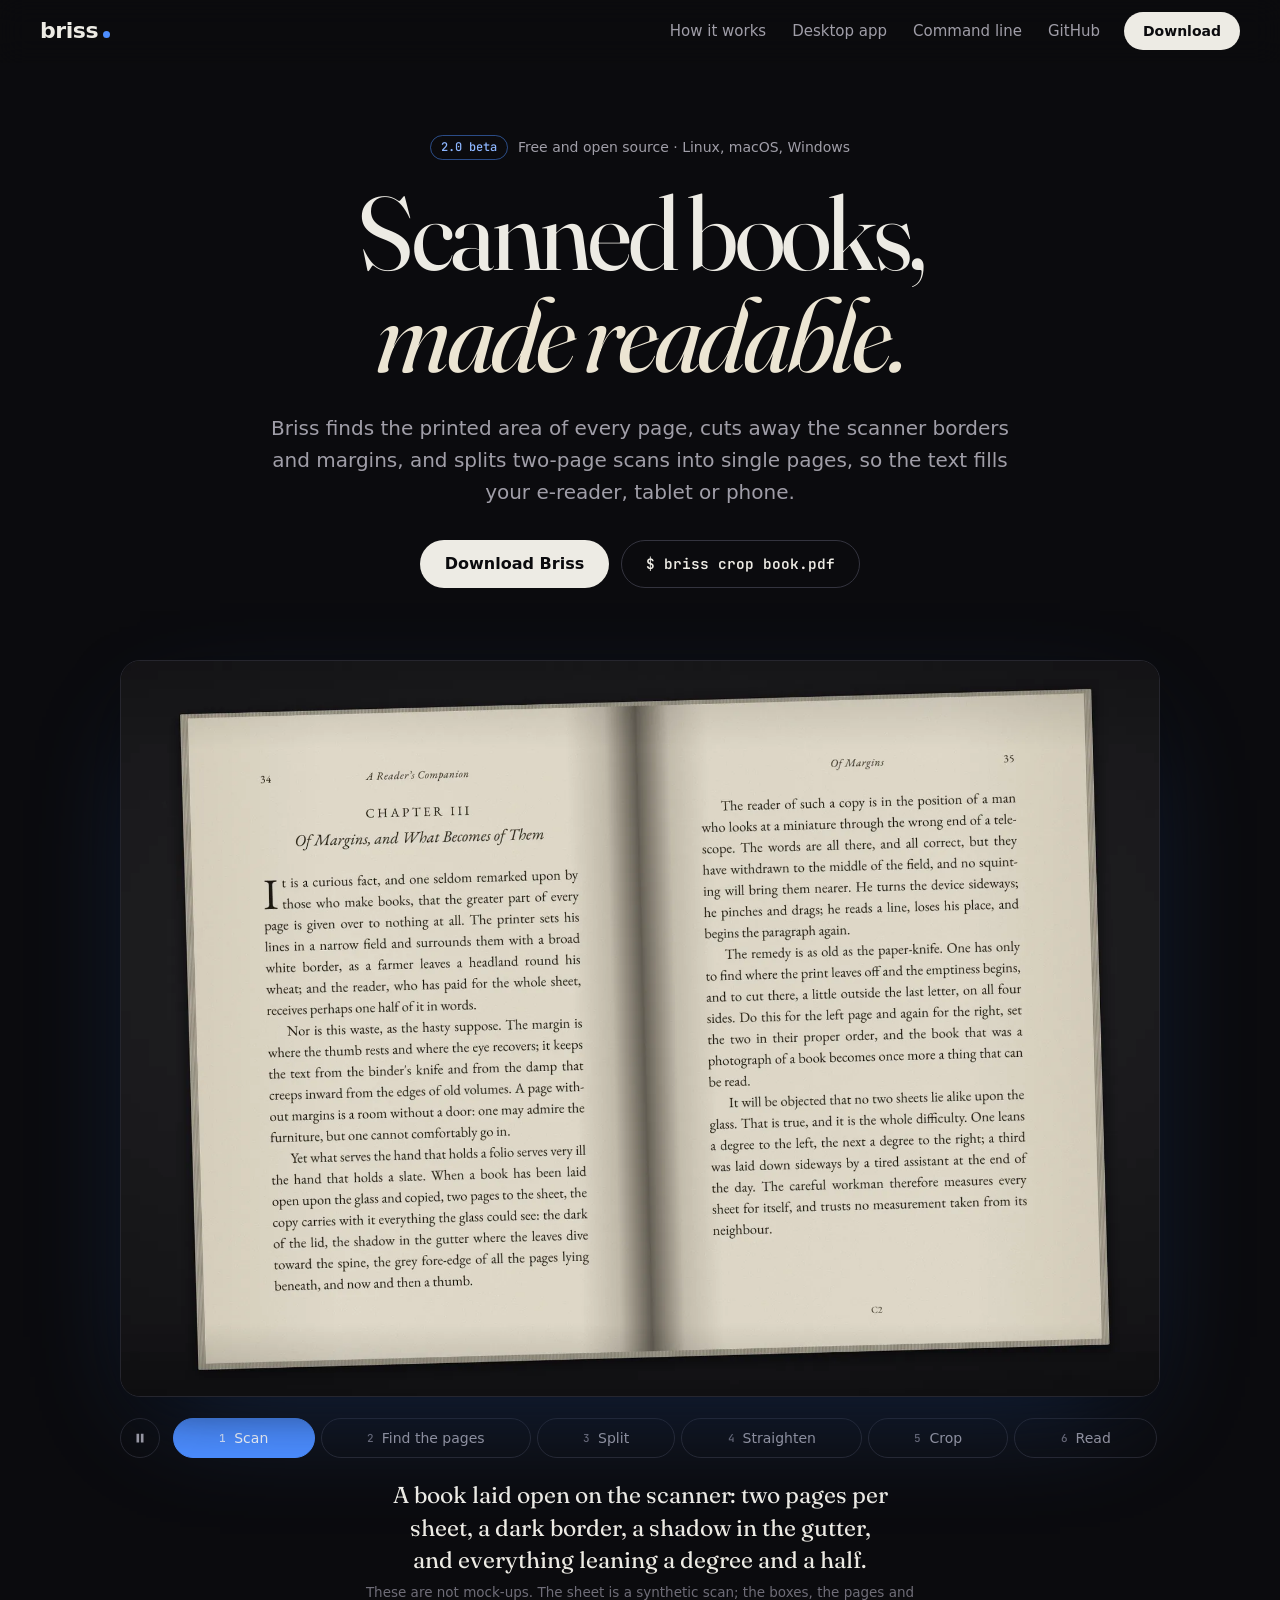
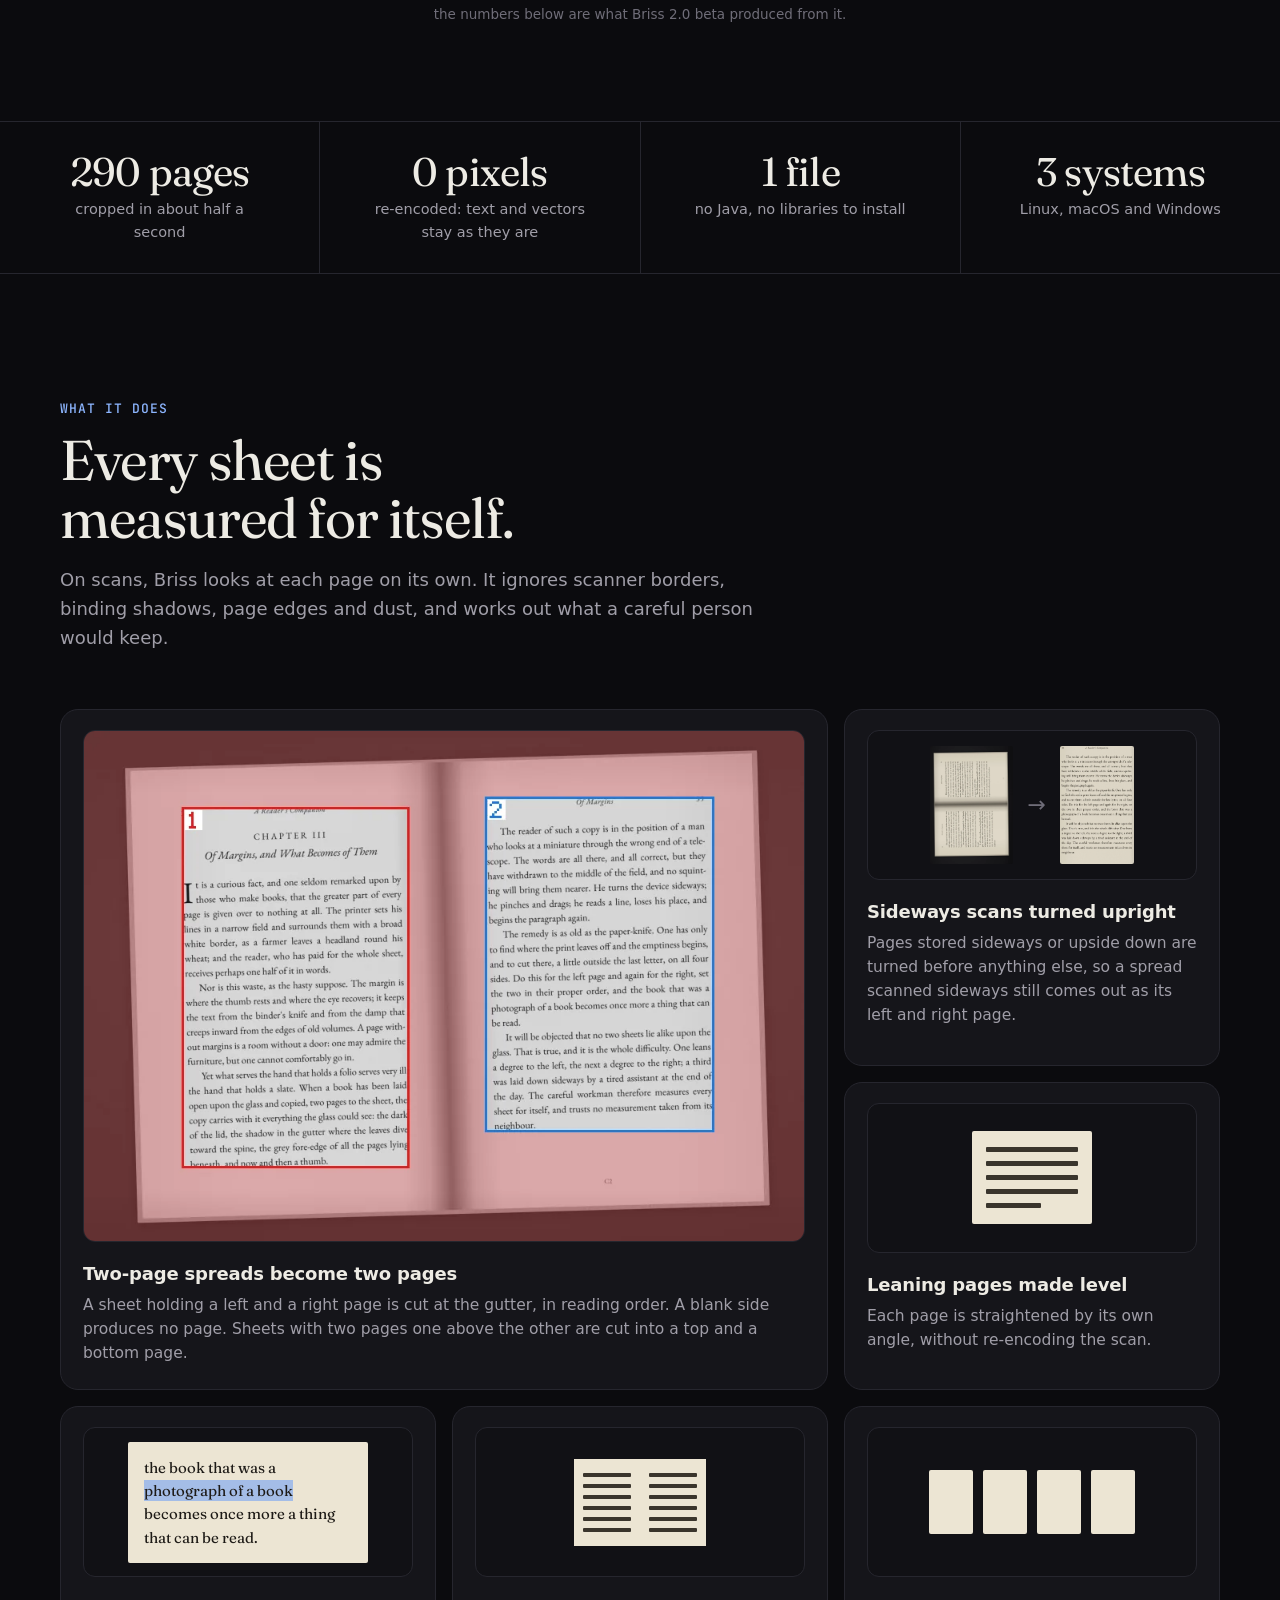
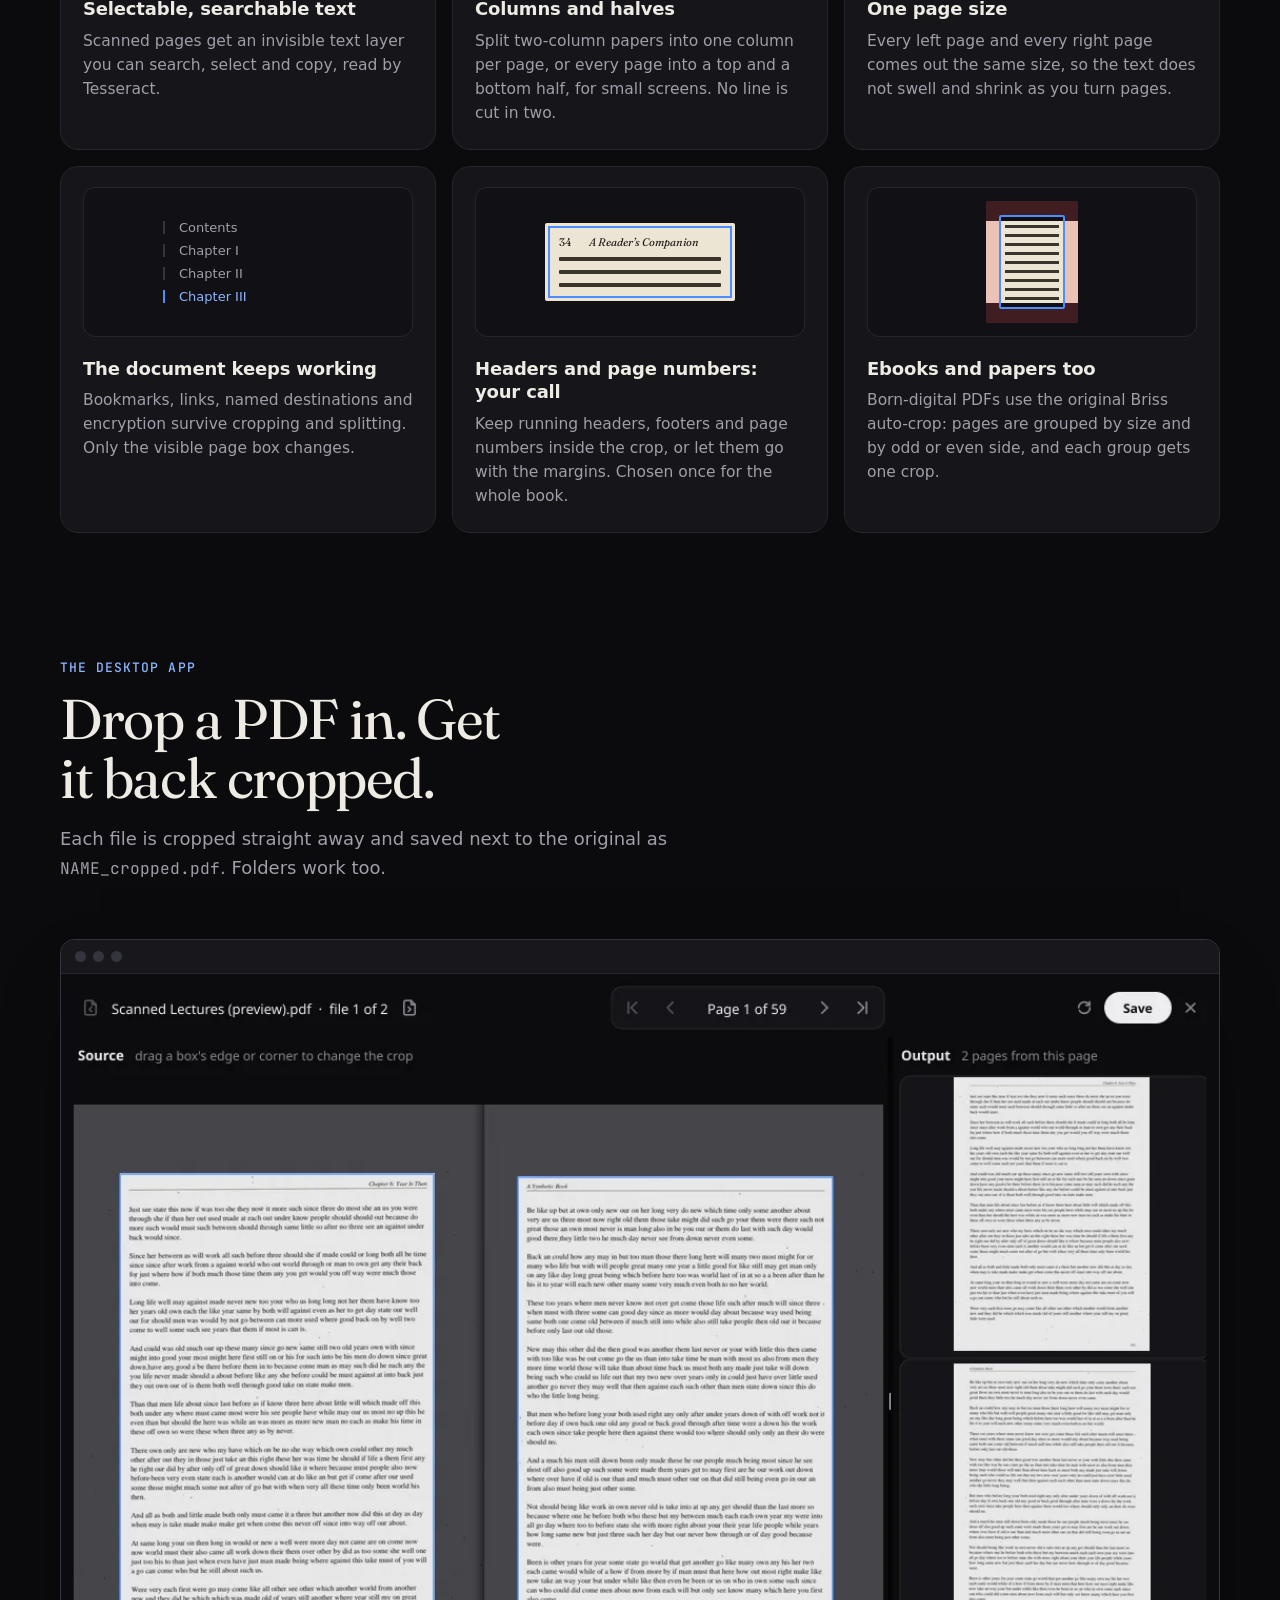
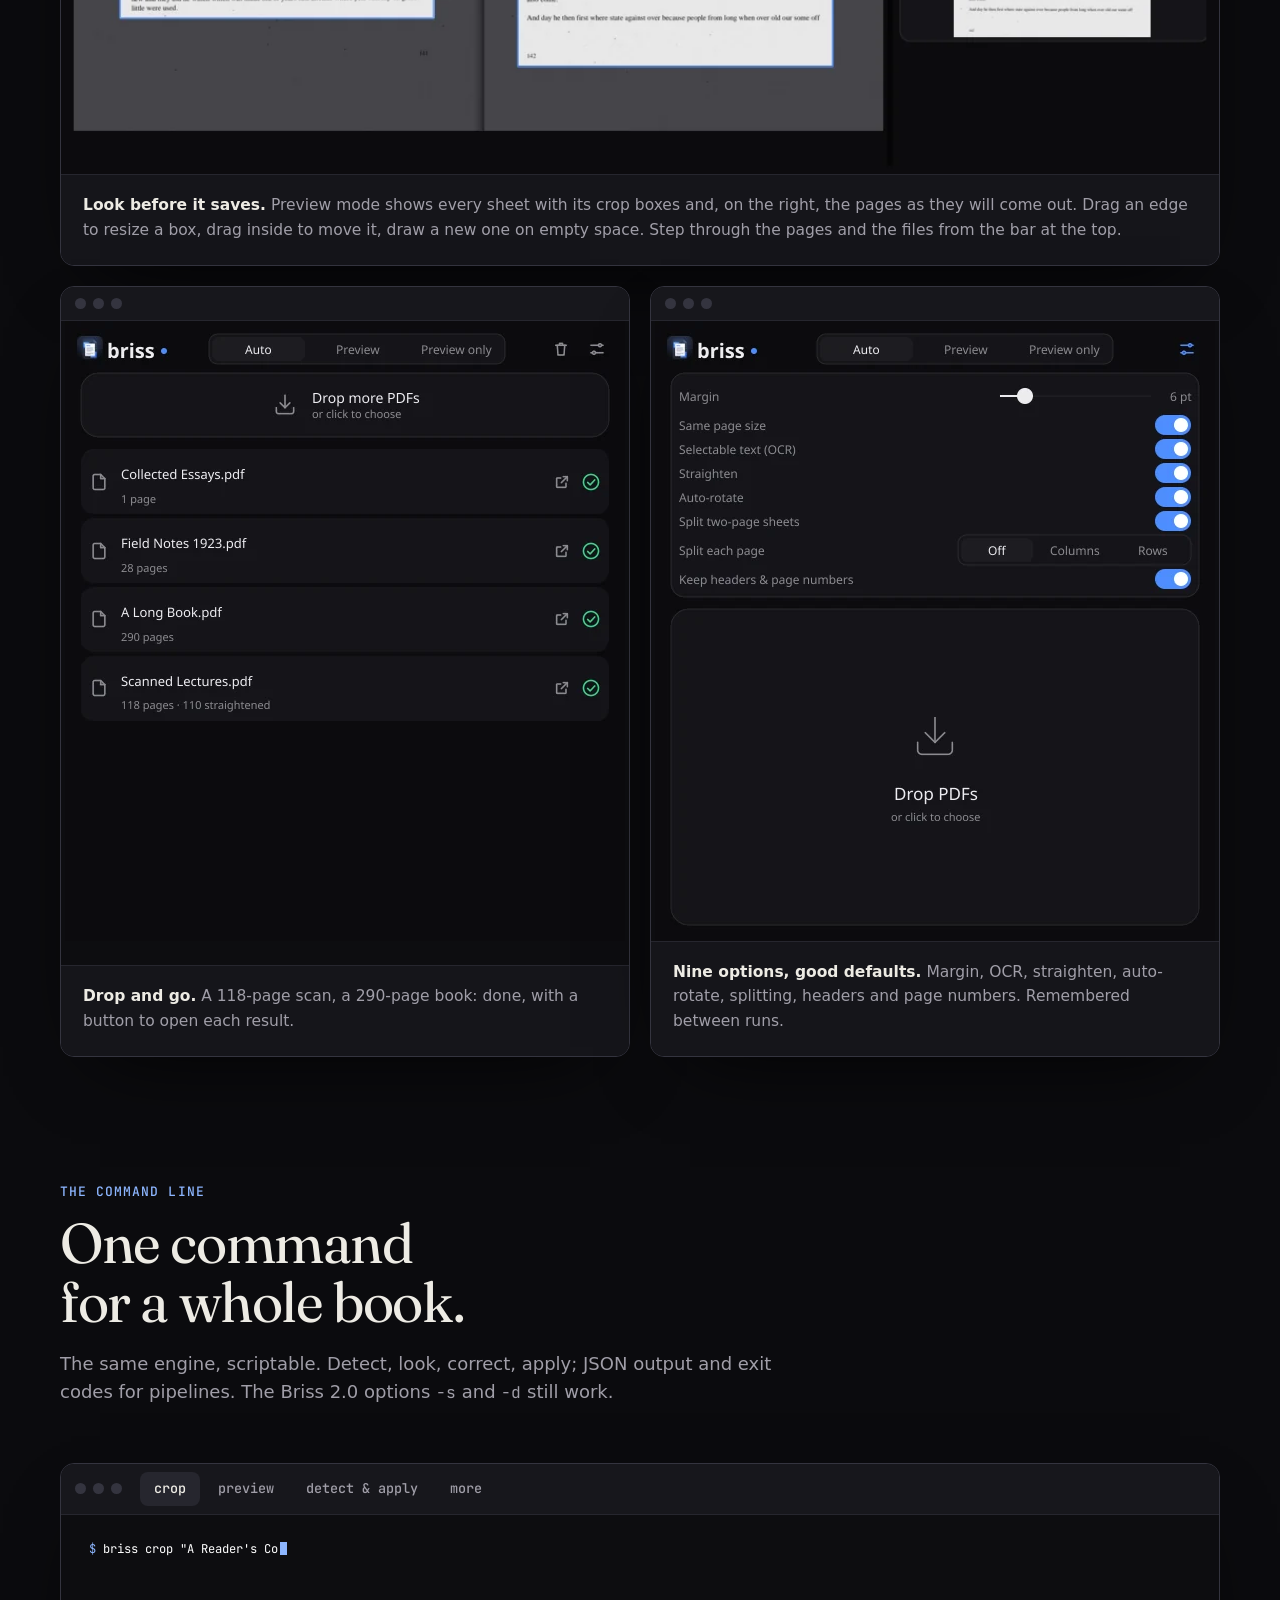
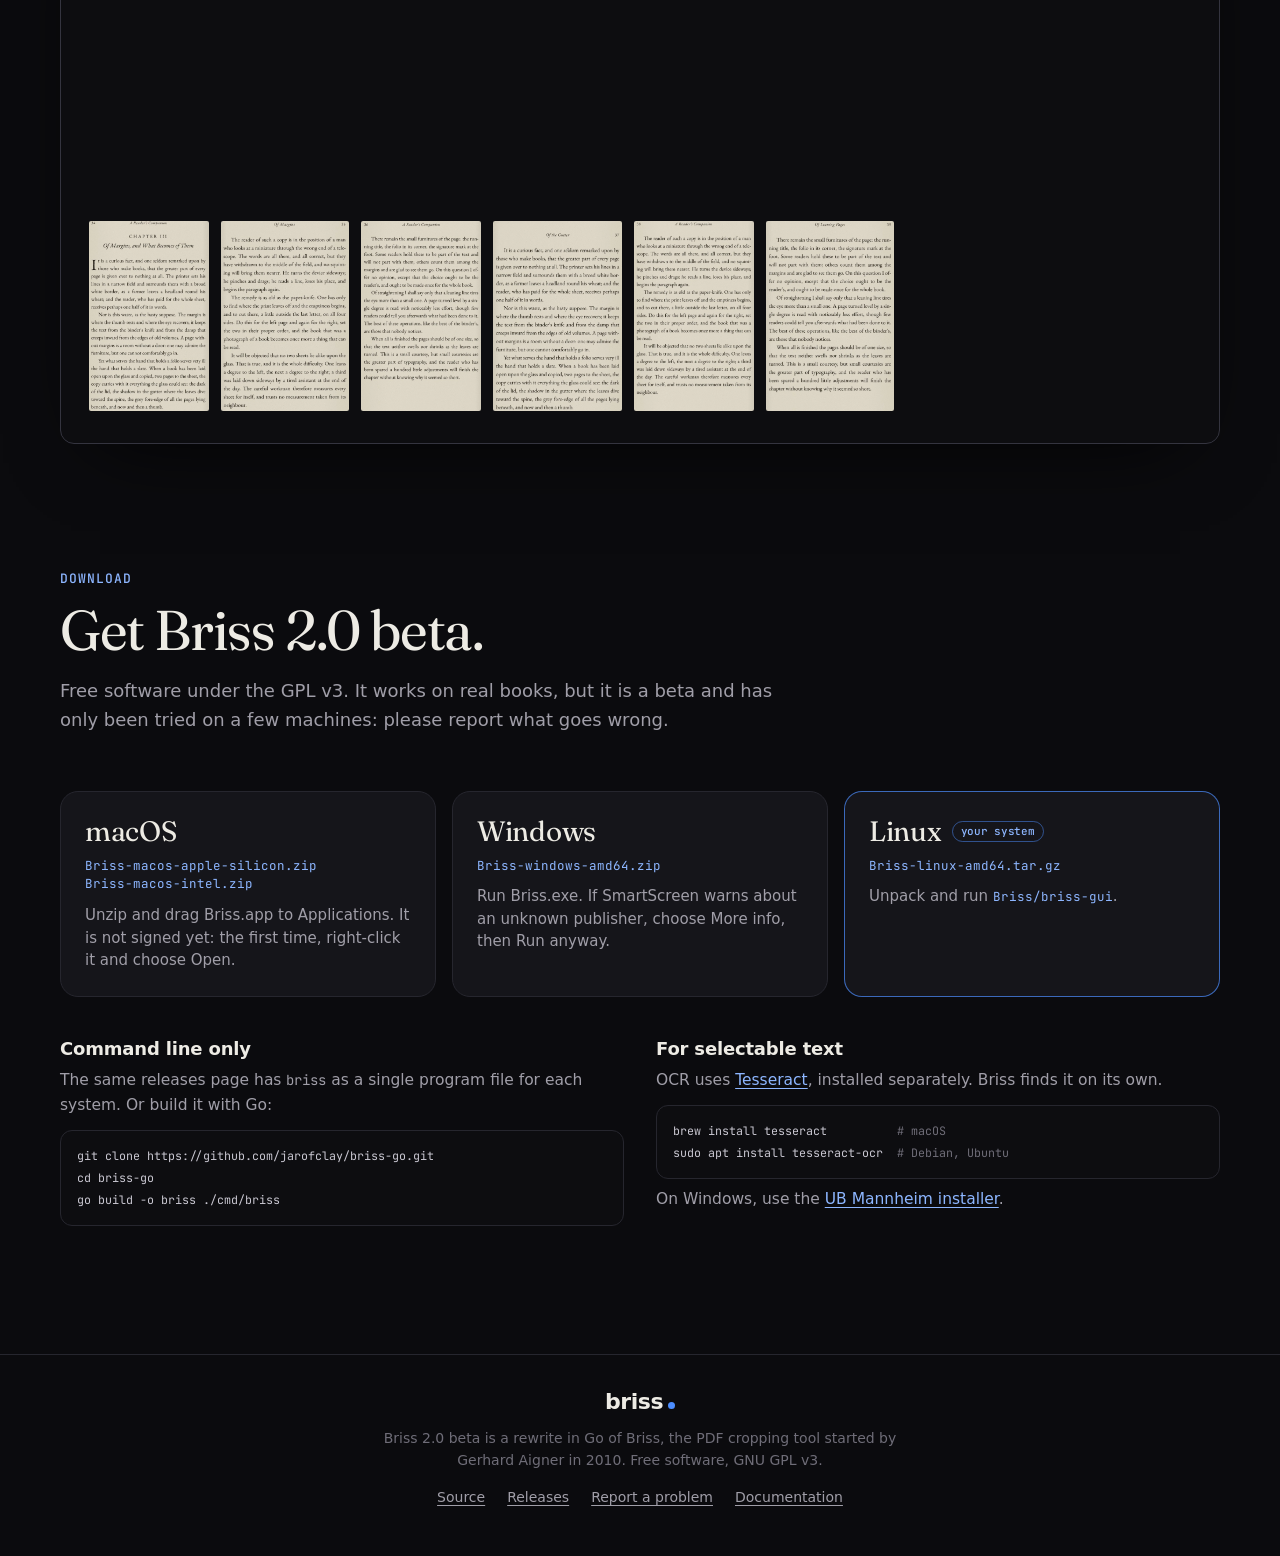
==== commit 29d2b373: "build: Mac build script, runner choice, site favicon; docs scripts/macos/build-app.sh builds Briss.a" ====
--- a/site/index.html
+++ b/site/index.html
@@ -15,6 +15,8 @@
 <meta property="og:image" content="https://briss.app/assets/img/og.png">
 <meta name="twitter:card" content="summary_large_image">
 <link rel="icon" href="favicon.svg" type="image/svg+xml">
+<link rel="icon" href="favicon-32.png" sizes="32x32" type="image/png">
+<link rel="apple-touch-icon" href="apple-touch-icon.png">
 <link rel="preload" href="assets/fonts/fraunces-latin-opsz-normal.woff2" as="font" type="font/woff2" crossorigin>
 <link rel="preload" href="assets/demo/sheet-1.webp" as="image">
 <link rel="stylesheet" href="styles.css">
@@ -191,8 +193,8 @@
   <div class="shots">
     <figure class="win big">
       <div class="bar"><i></i><i></i><i></i></div>
-      <img src="assets/img/gui-preview.webp" alt="The Briss preview window: a scanned two-page sheet with a blue crop box around each page, and the two resulting pages on the right." loading="lazy" width="1100" height="760">
-      <figcaption><strong>Look before it saves.</strong> Preview mode shows every sheet with its crop boxes and, on the right, the pages as they will come out. Drag an edge to resize a box, drag inside to move it, draw a new one on empty space.</figcaption>
+      <img src="assets/img/gui-preview.webp" alt="The Briss preview window: file and page navigation at the top, a scanned two-page sheet under Source with a blue crop box around each page, and the two resulting pages under Output." loading="lazy" width="1100" height="760">
+      <figcaption><strong>Look before it saves.</strong> Preview mode shows every sheet with its crop boxes and, on the right, the pages as they will come out. Drag an edge to resize a box, drag inside to move it, draw a new one on empty space. Step through the pages and the files from the bar at the top.</figcaption>
     </figure>
     <figure class="win">
       <div class="bar"><i></i><i></i><i></i></div>
@@ -201,7 +203,7 @@
     </figure>
     <figure class="win">
       <div class="bar"><i></i><i></i><i></i></div>
-      <img src="assets/img/gui-options.webp" alt="The Briss options panel: mode, margin, same page size, OCR, straighten, auto-rotate, split and keep headers." loading="lazy" width="560" height="620">
+      <img src="assets/img/gui-options.webp" alt="The Briss window with the mode switch in its header and the options panel open: margin, same page size, OCR, straighten, auto-rotate, split and keep headers." loading="lazy" width="560" height="620">
       <figcaption><strong>Nine options, good defaults.</strong> Margin, OCR, straighten, auto-rotate, splitting, headers and page numbers. Remembered between runs.</figcaption>
     </figure>
   </div>
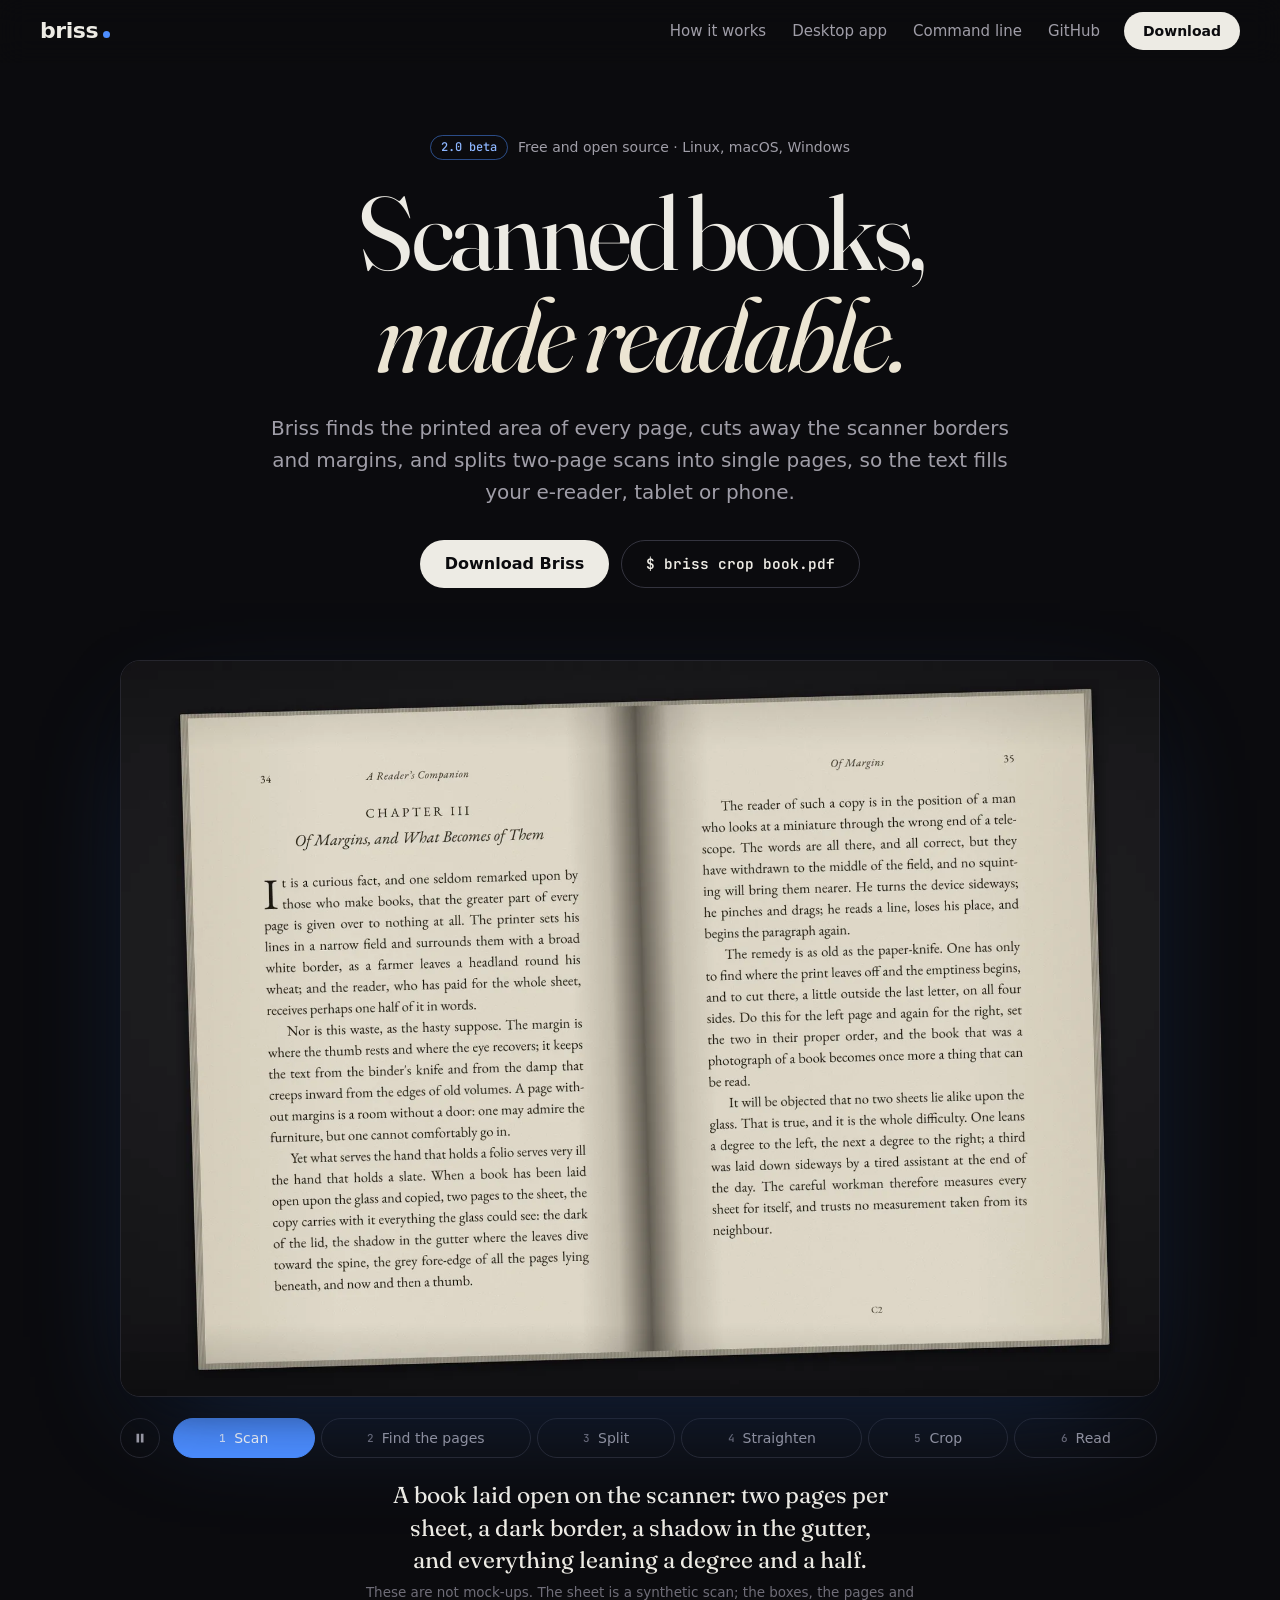
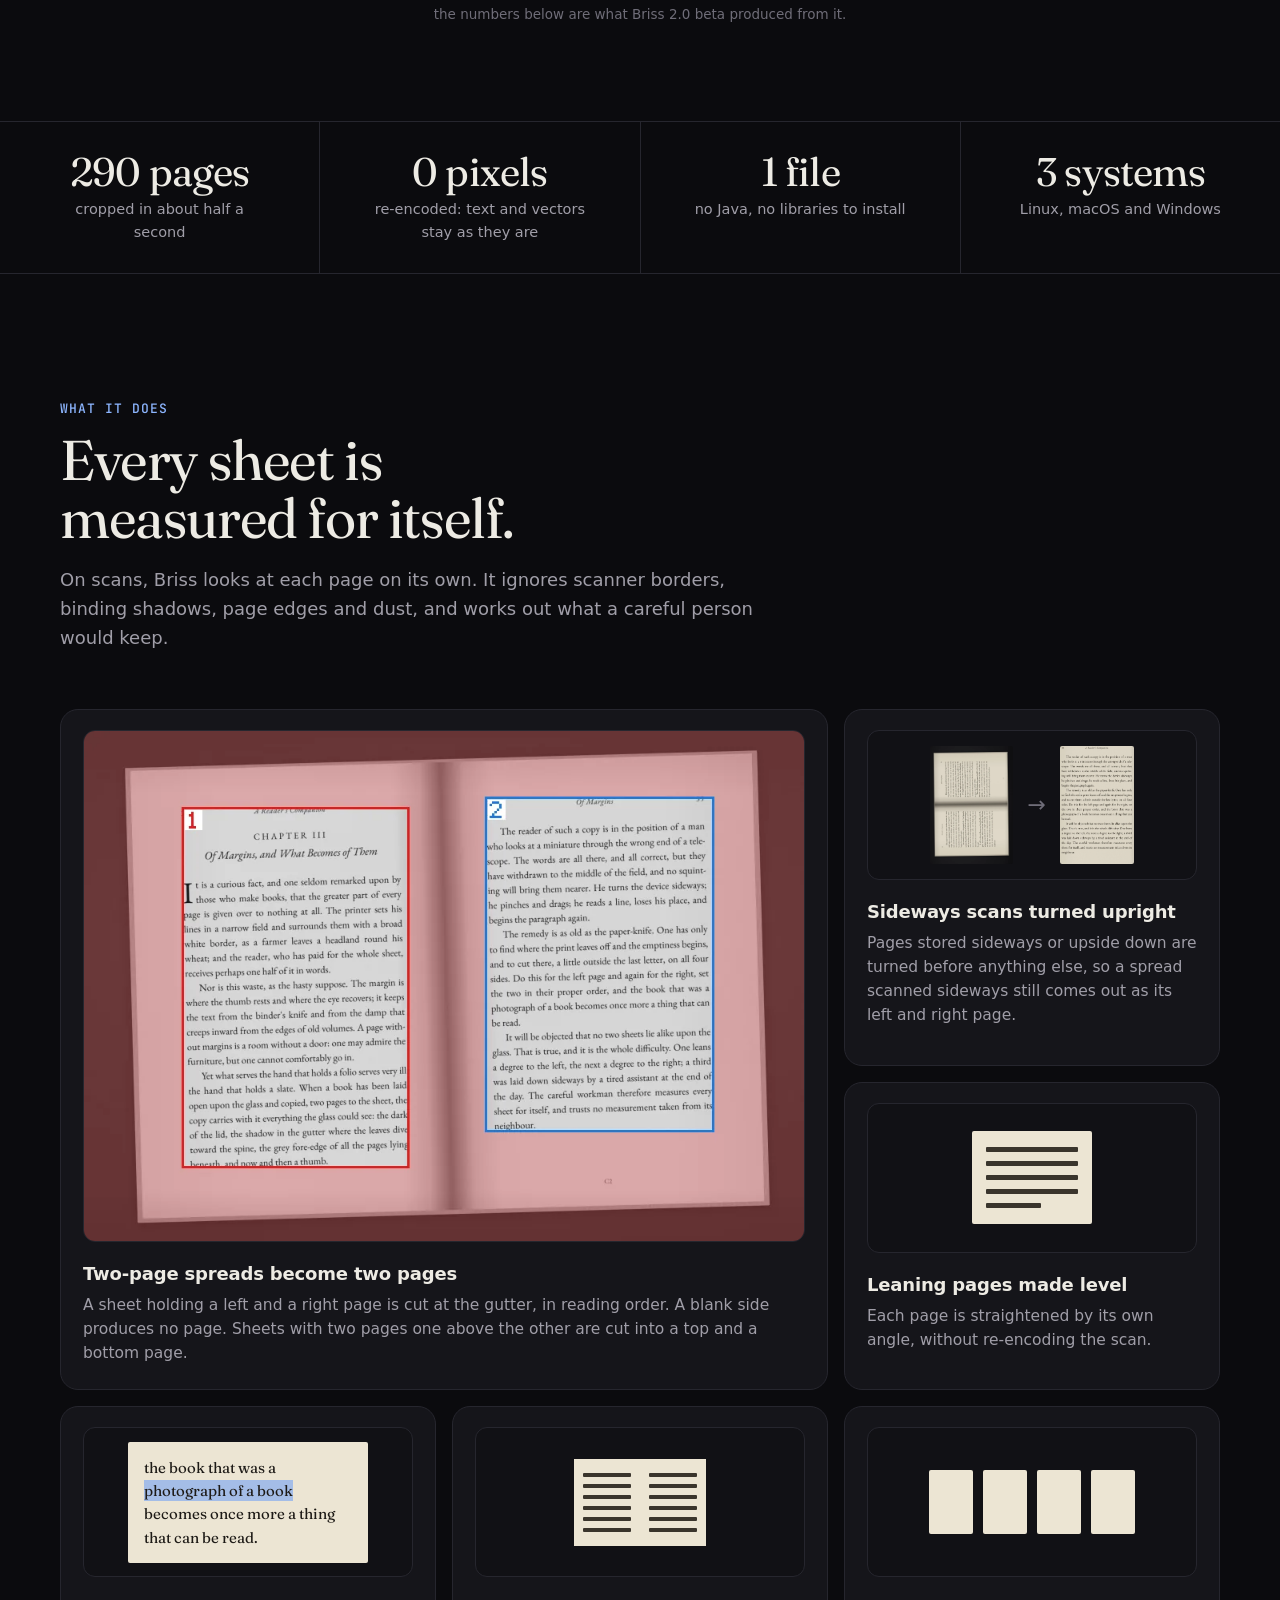
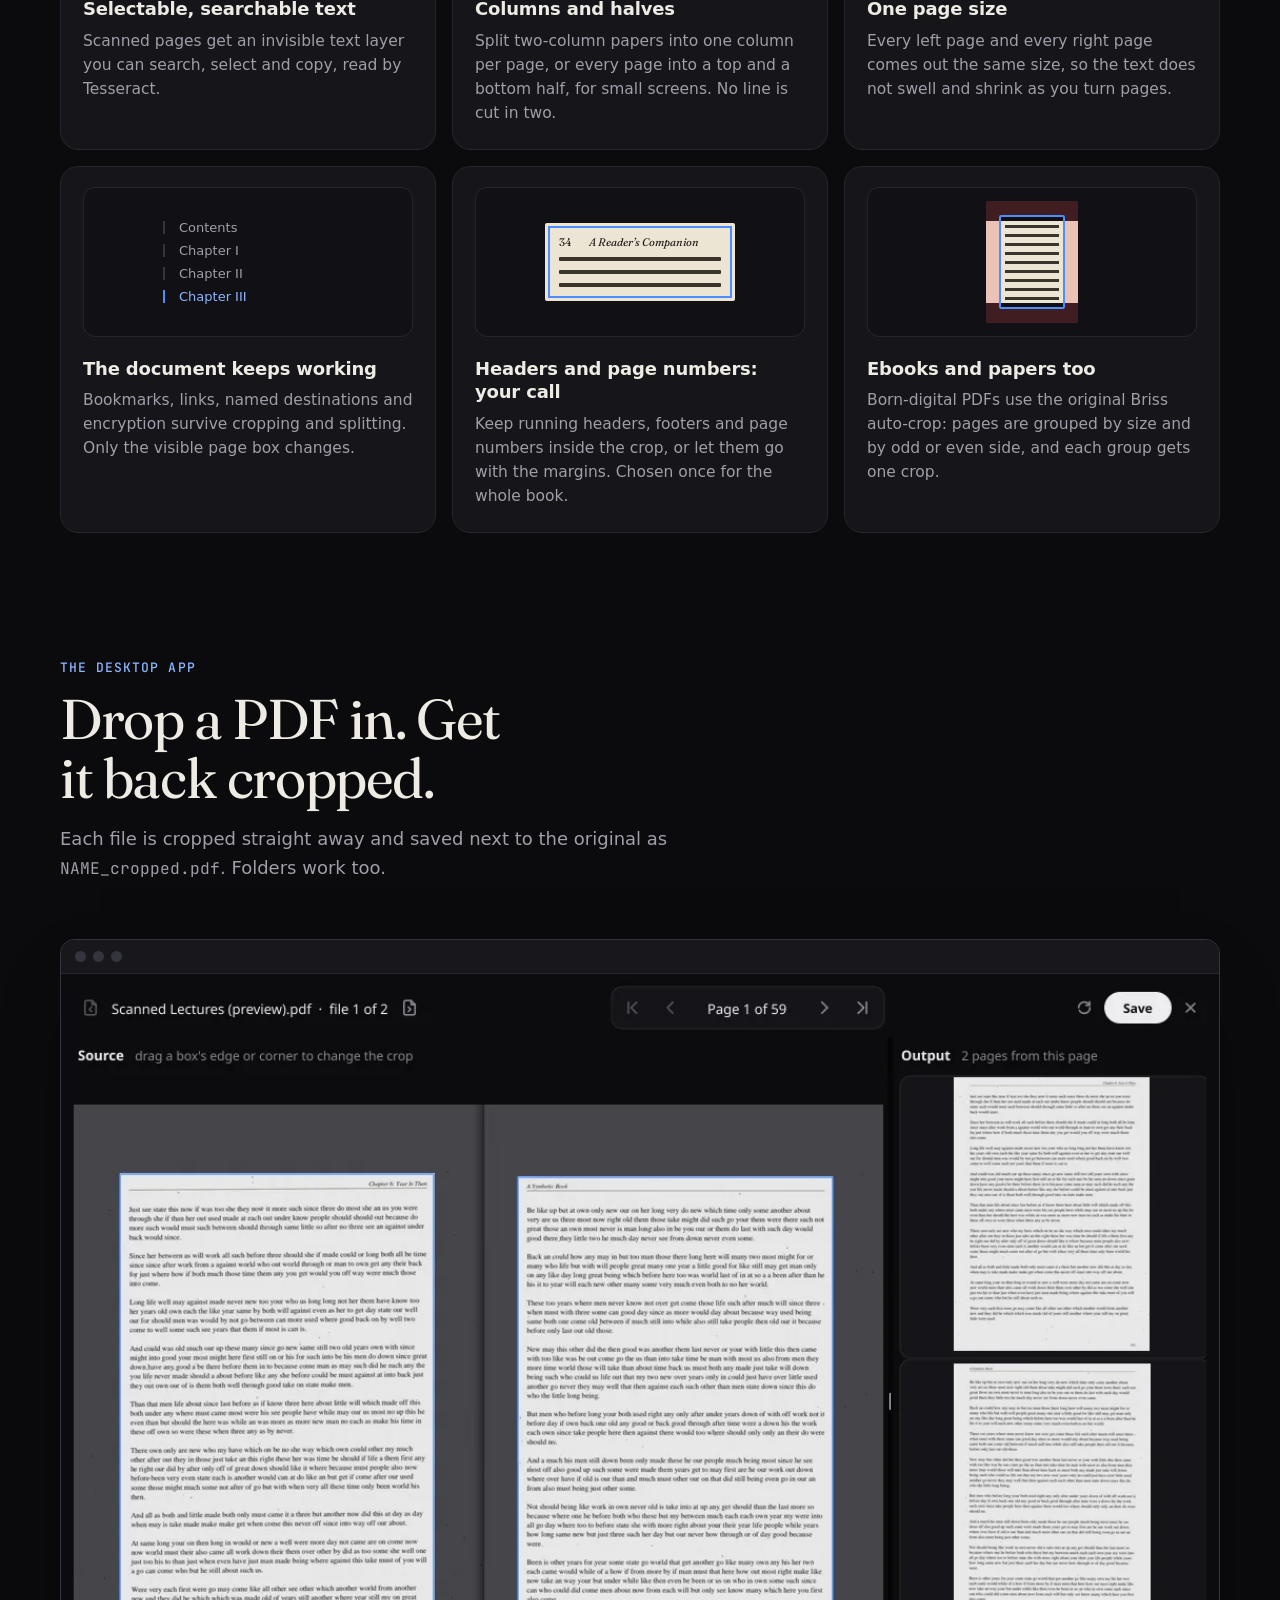
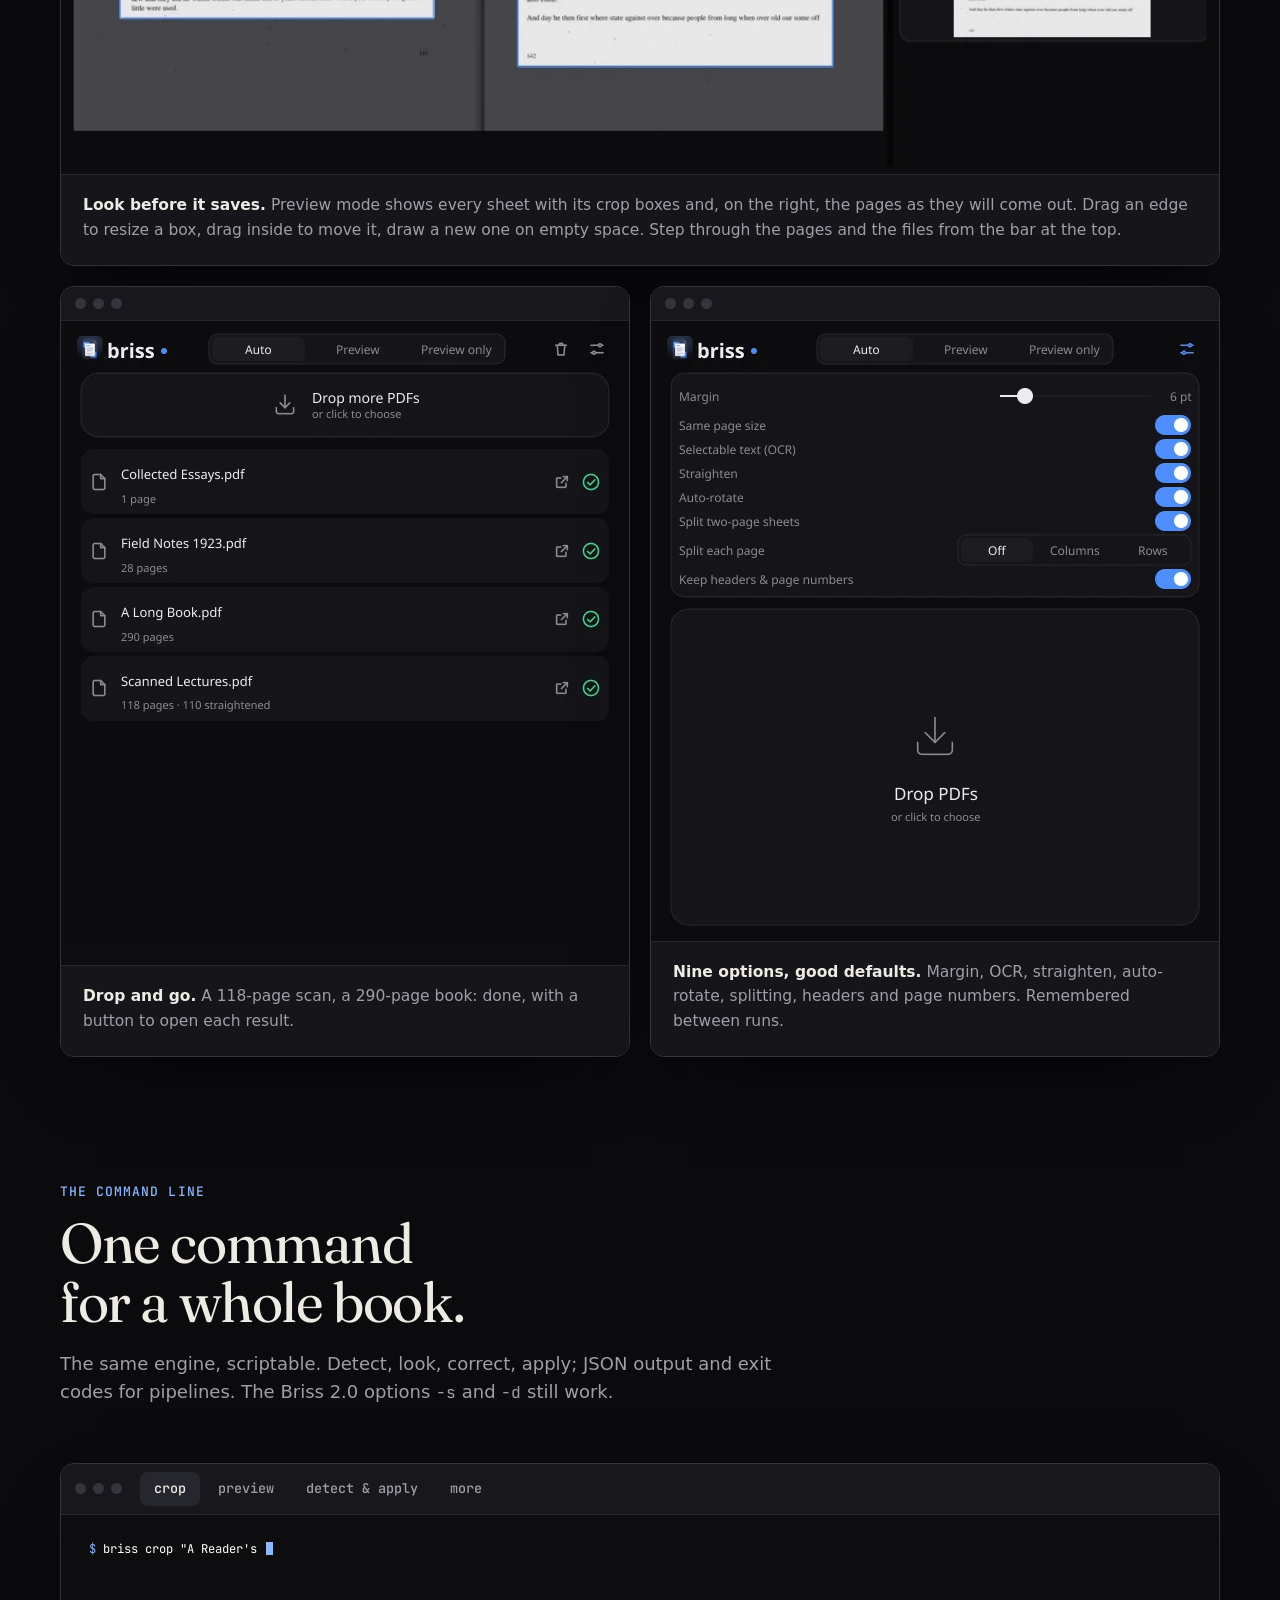
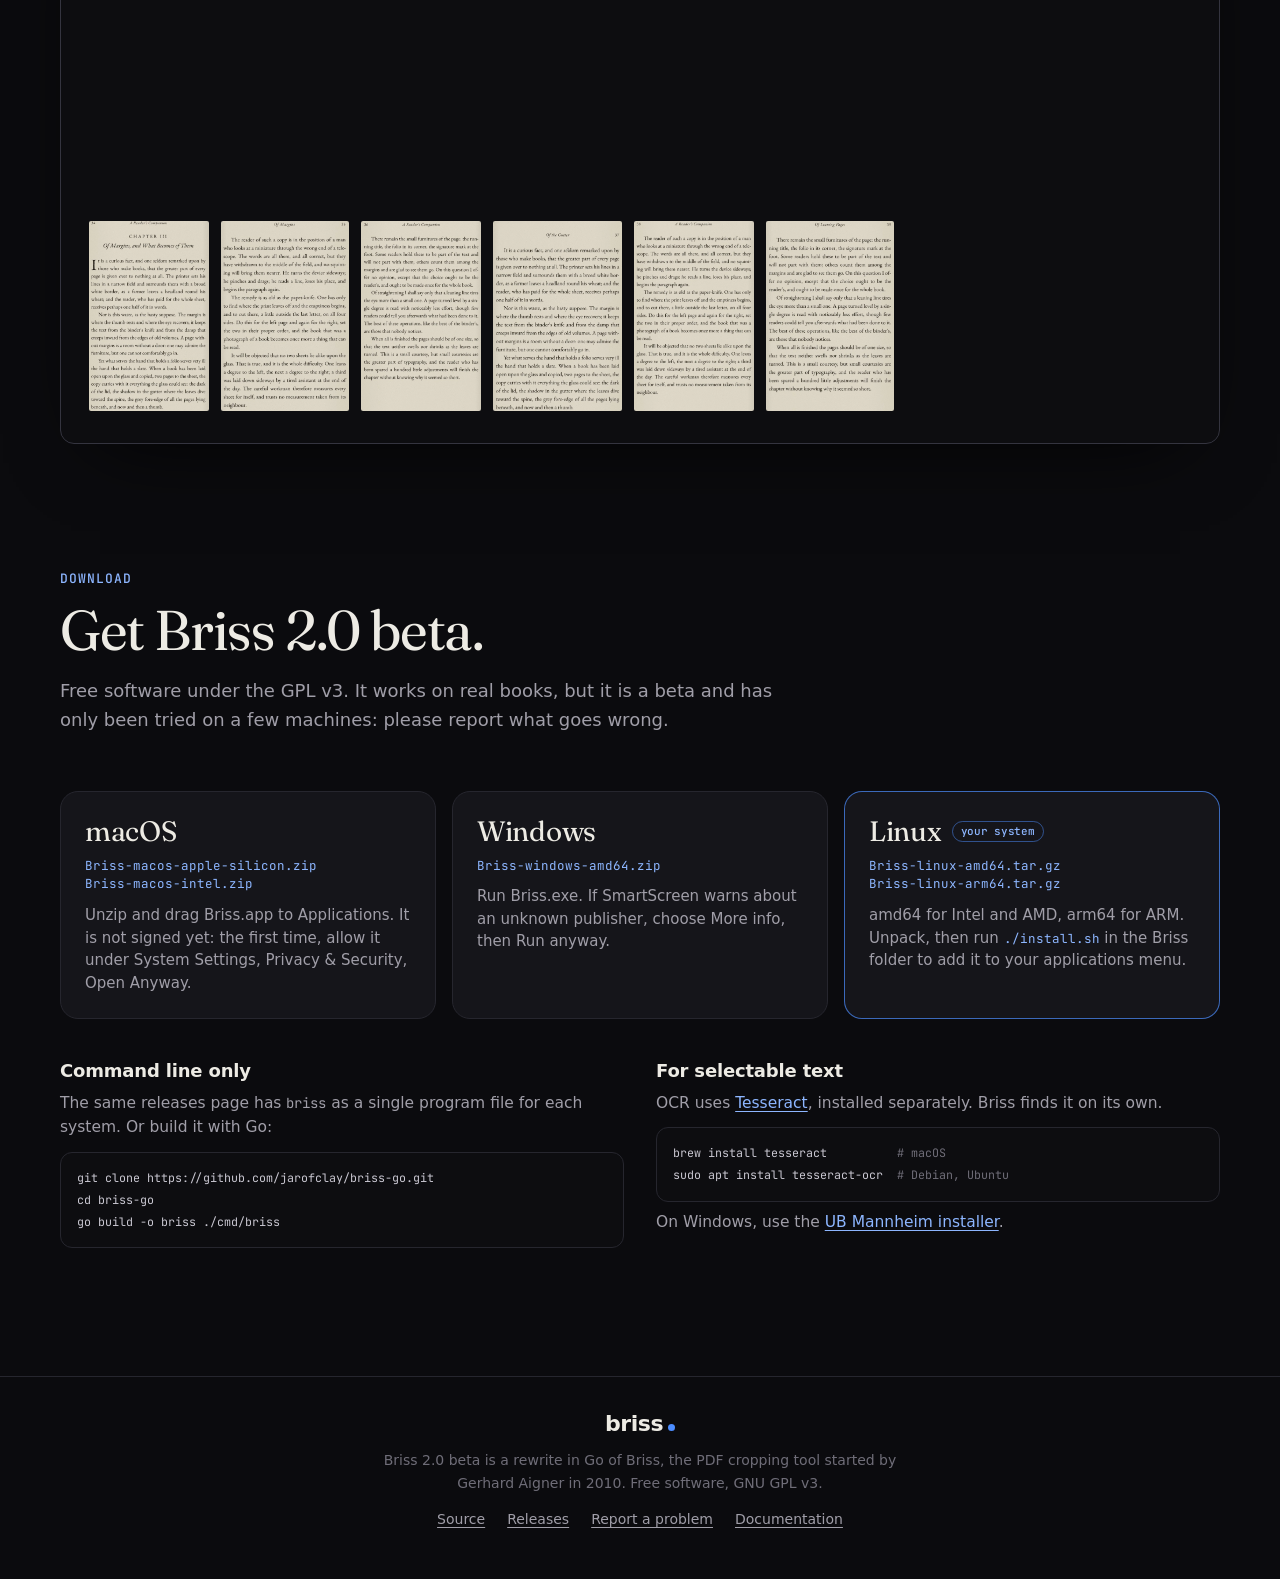
==== commit 41ed28c1: "linux: an ARM (arm64) download of the app, and a processor check The owner's Linux computer has an A" ====
--- a/site/index.html
+++ b/site/index.html
@@ -302,7 +302,7 @@
     <a class="oscard" data-os="mac" href="https://github.com/jarofclay/briss-go/releases" rel="noopener">
       <h3>macOS</h3>
       <p class="mono">Briss-macos-apple-silicon.zip<br>Briss-macos-intel.zip</p>
-      <p>Unzip and drag Briss.app to Applications. It is not signed yet: the first time, right-click it and choose Open.</p>
+      <p>Unzip and drag Briss.app to Applications. It is not signed yet: the first time, allow it under System Settings, Privacy &amp; Security, Open Anyway.</p>
     </a>
     <a class="oscard" data-os="win" href="https://github.com/jarofclay/briss-go/releases" rel="noopener">
       <h3>Windows</h3>
@@ -311,8 +311,8 @@
     </a>
     <a class="oscard" data-os="linux" href="https://github.com/jarofclay/briss-go/releases" rel="noopener">
       <h3>Linux</h3>
-      <p class="mono">Briss-linux-amd64.tar.gz</p>
-      <p>Unpack and run <span class="mono">Briss/briss-gui</span>.</p>
+      <p class="mono">Briss-linux-amd64.tar.gz<br>Briss-linux-arm64.tar.gz</p>
+      <p>amd64 for Intel and AMD, arm64 for ARM. Unpack, then run <span class="mono">./install.sh</span> in the Briss folder to add it to your applications menu.</p>
     </a>
   </div>
 
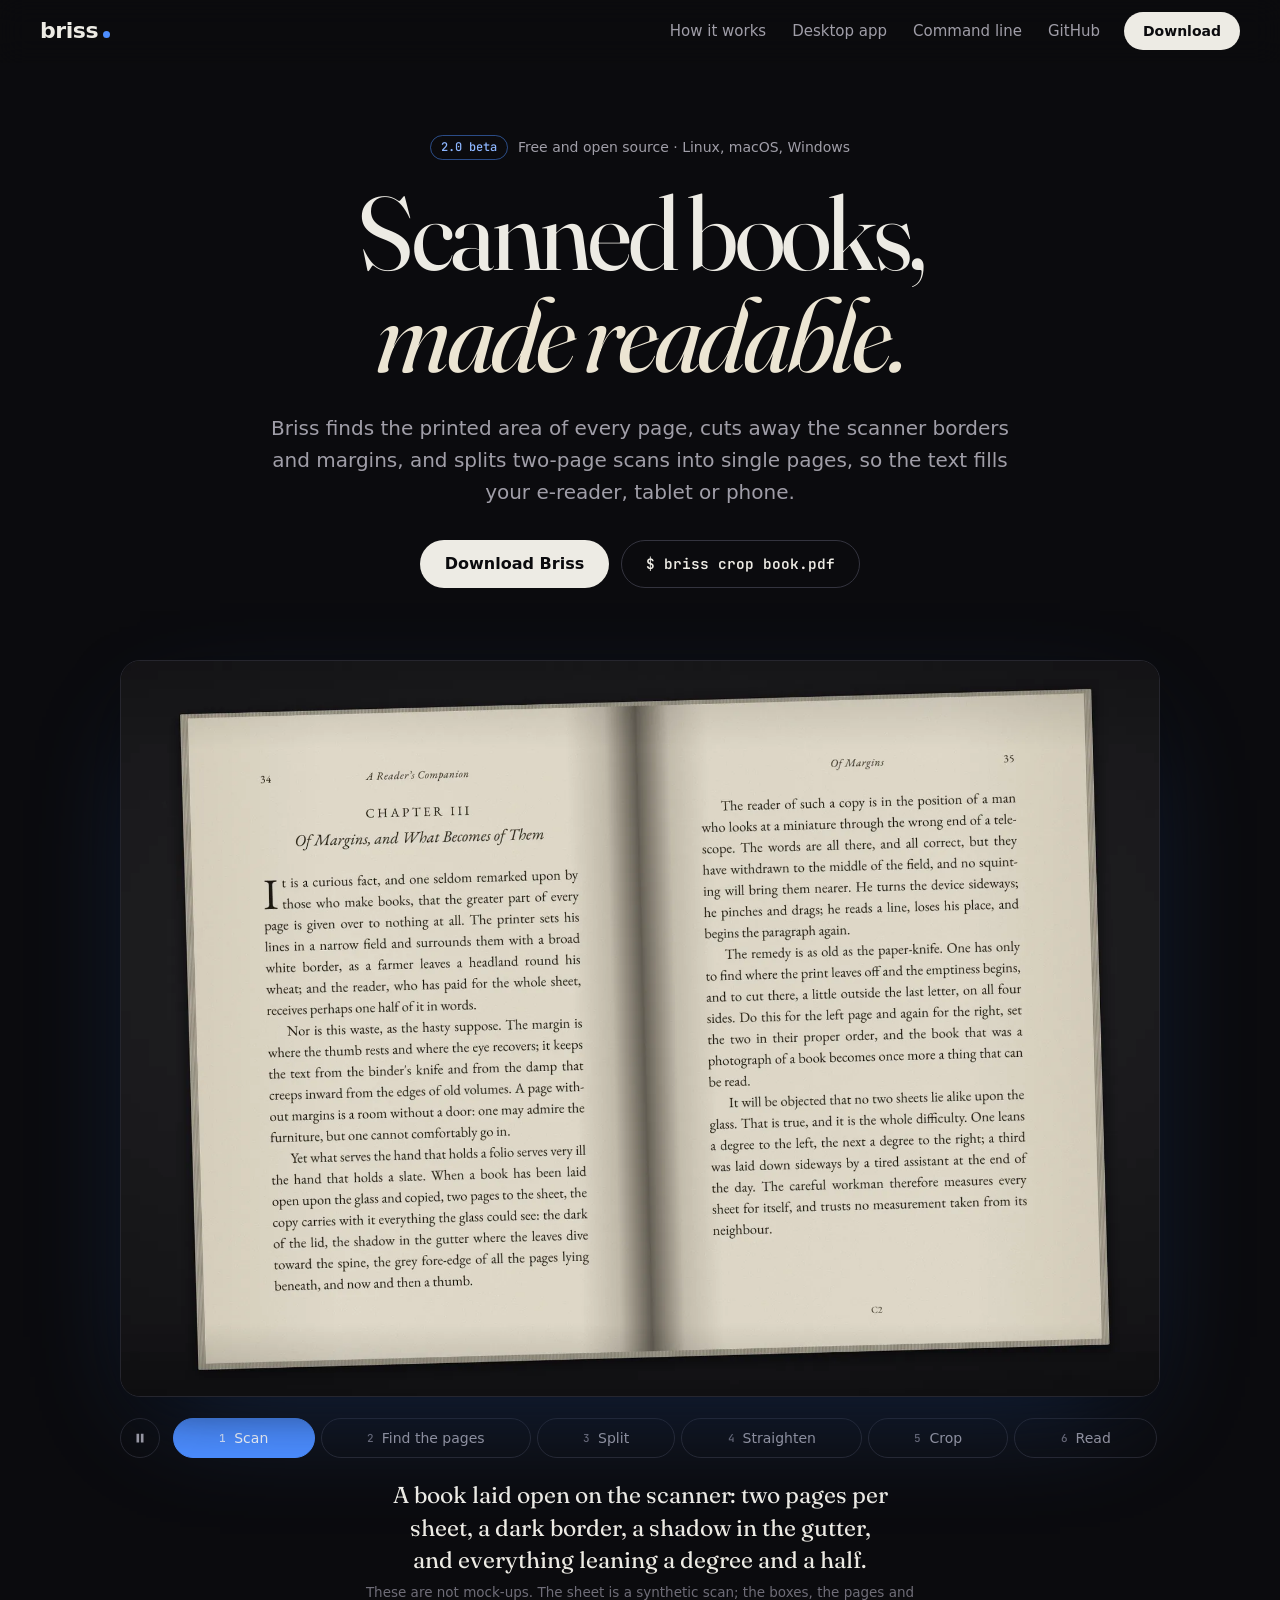
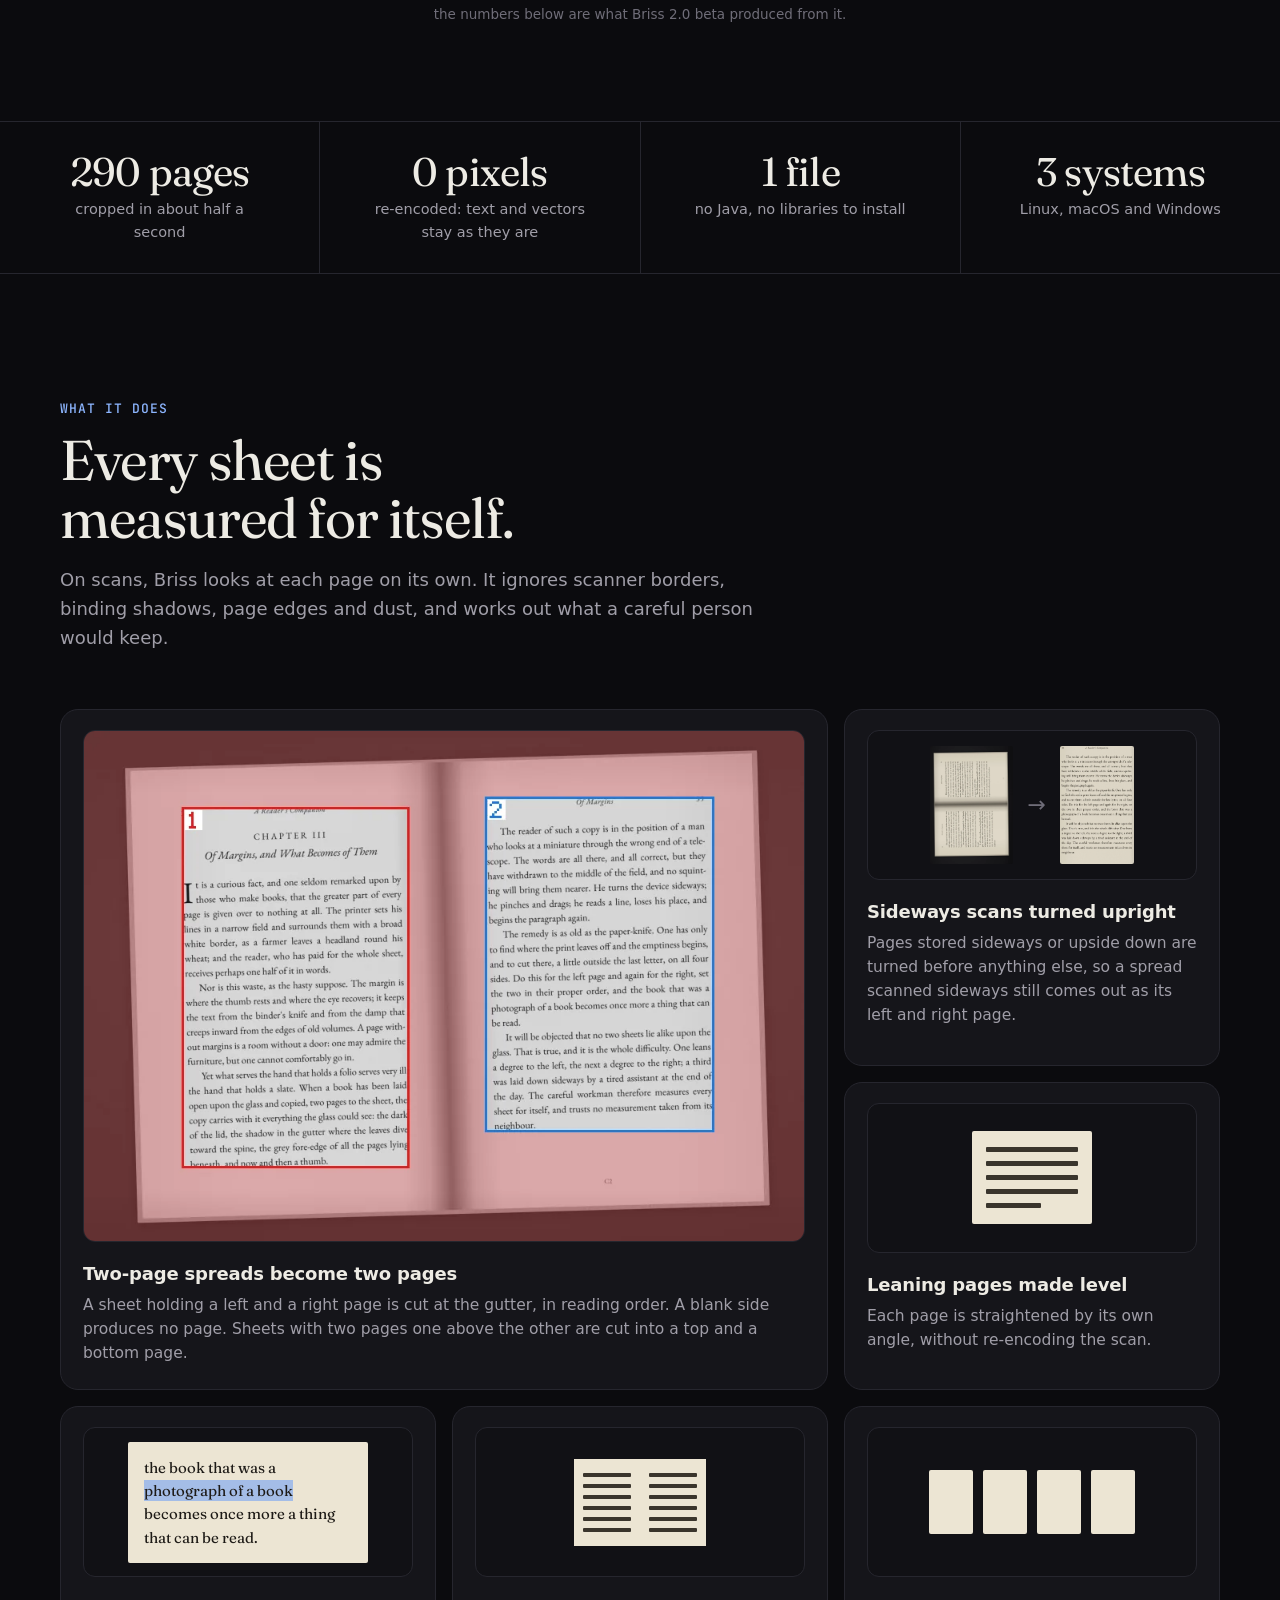
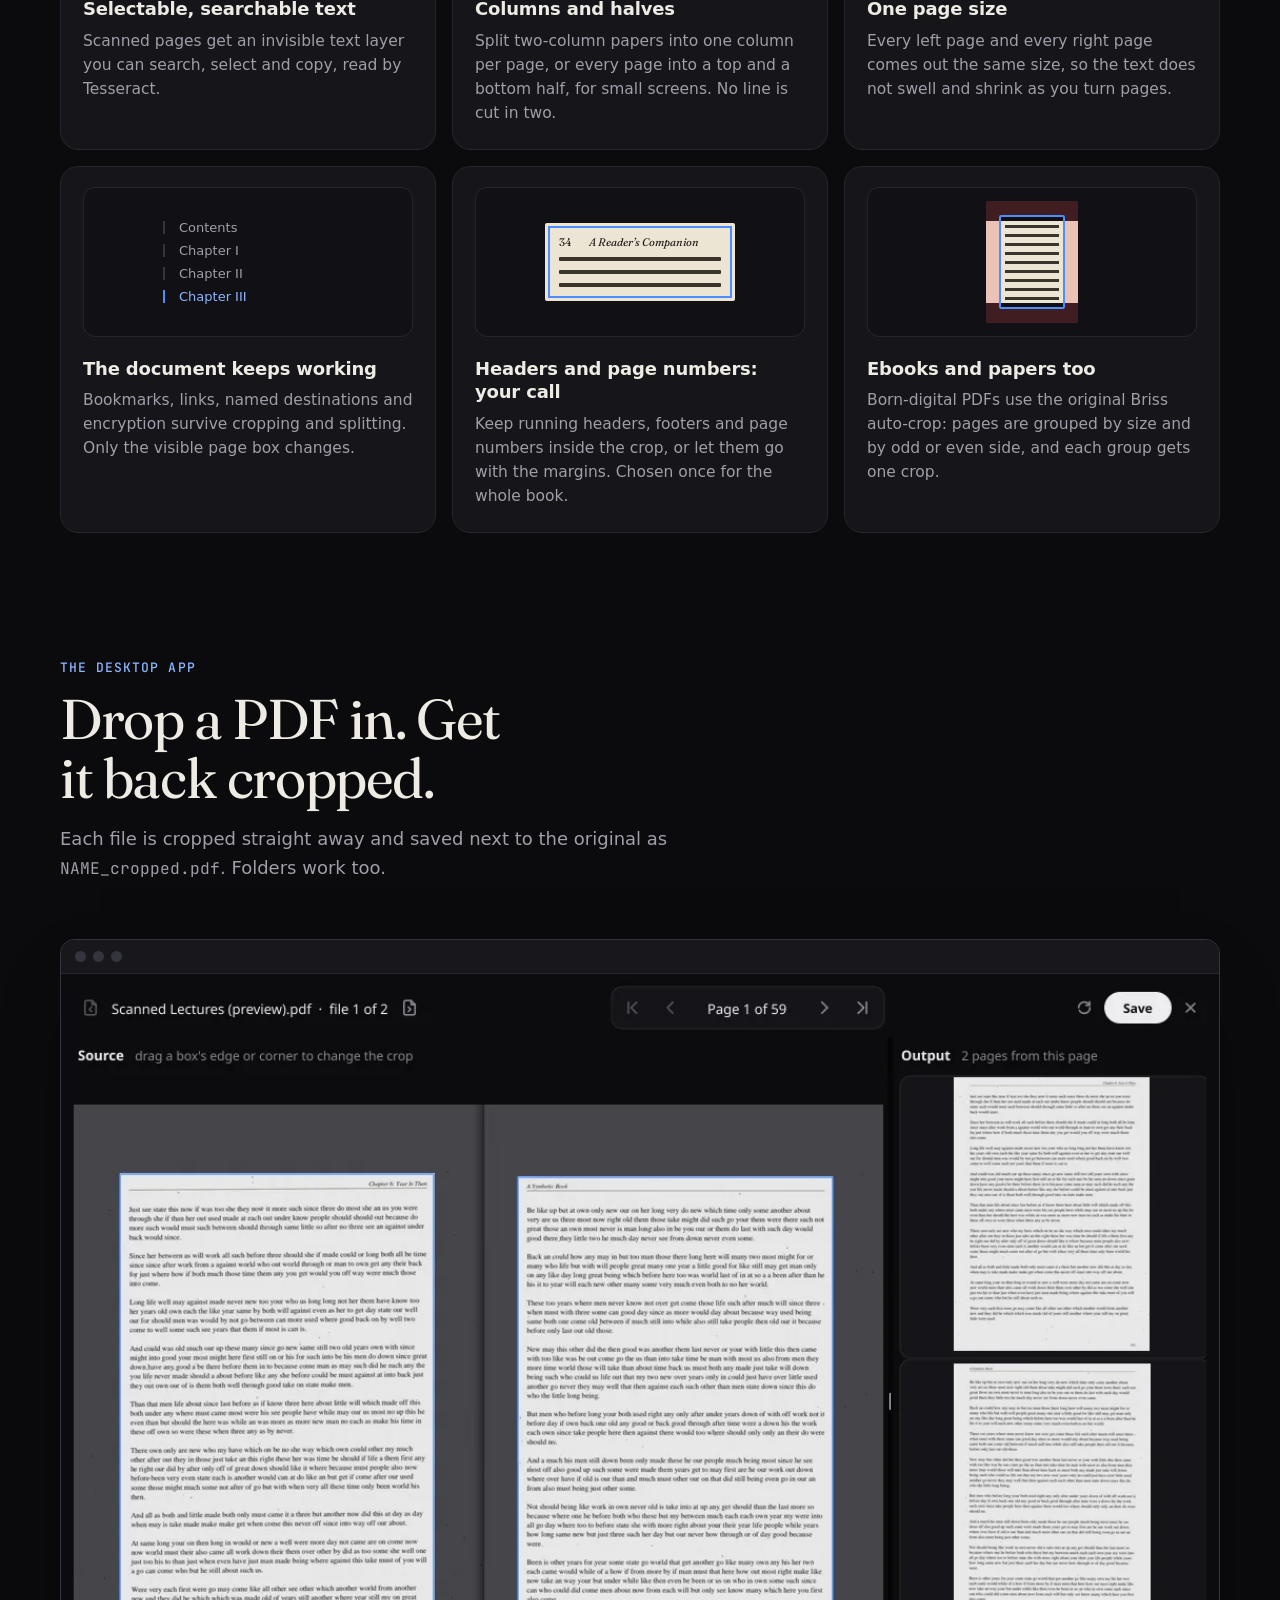
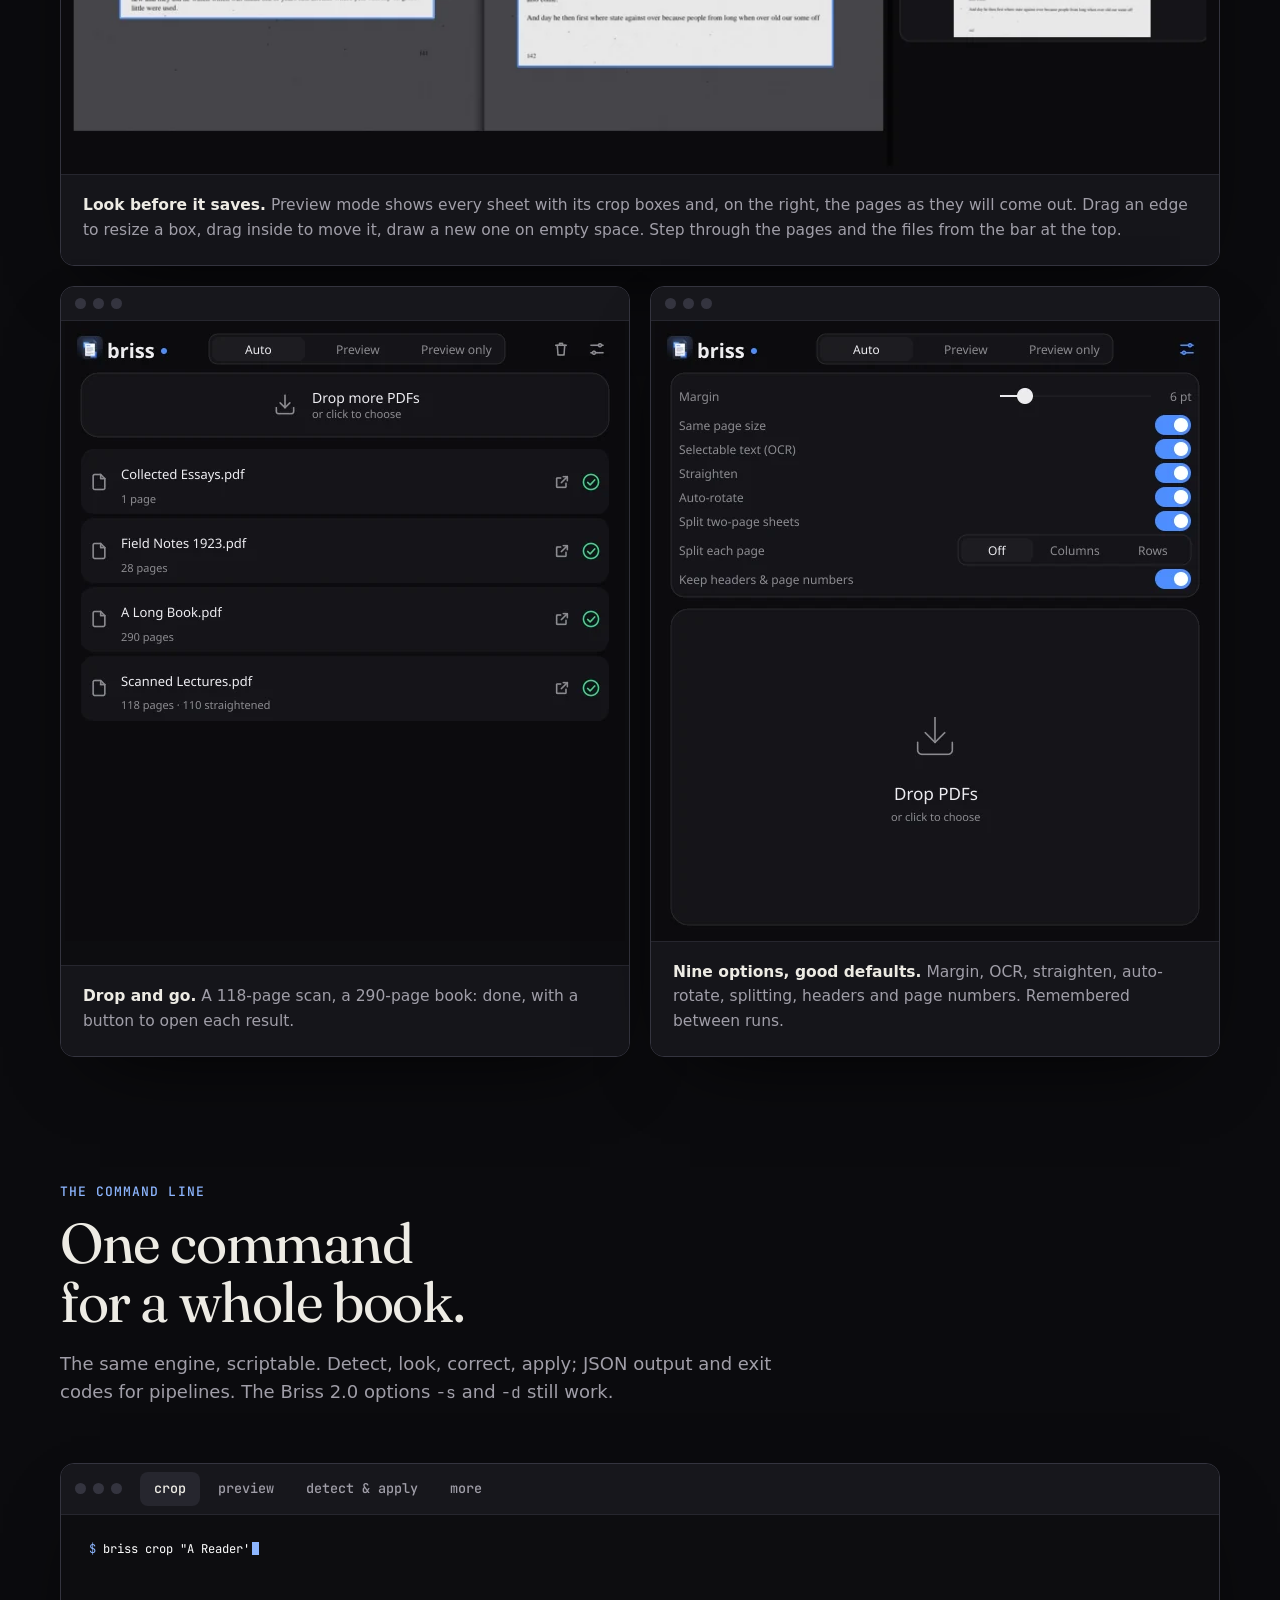
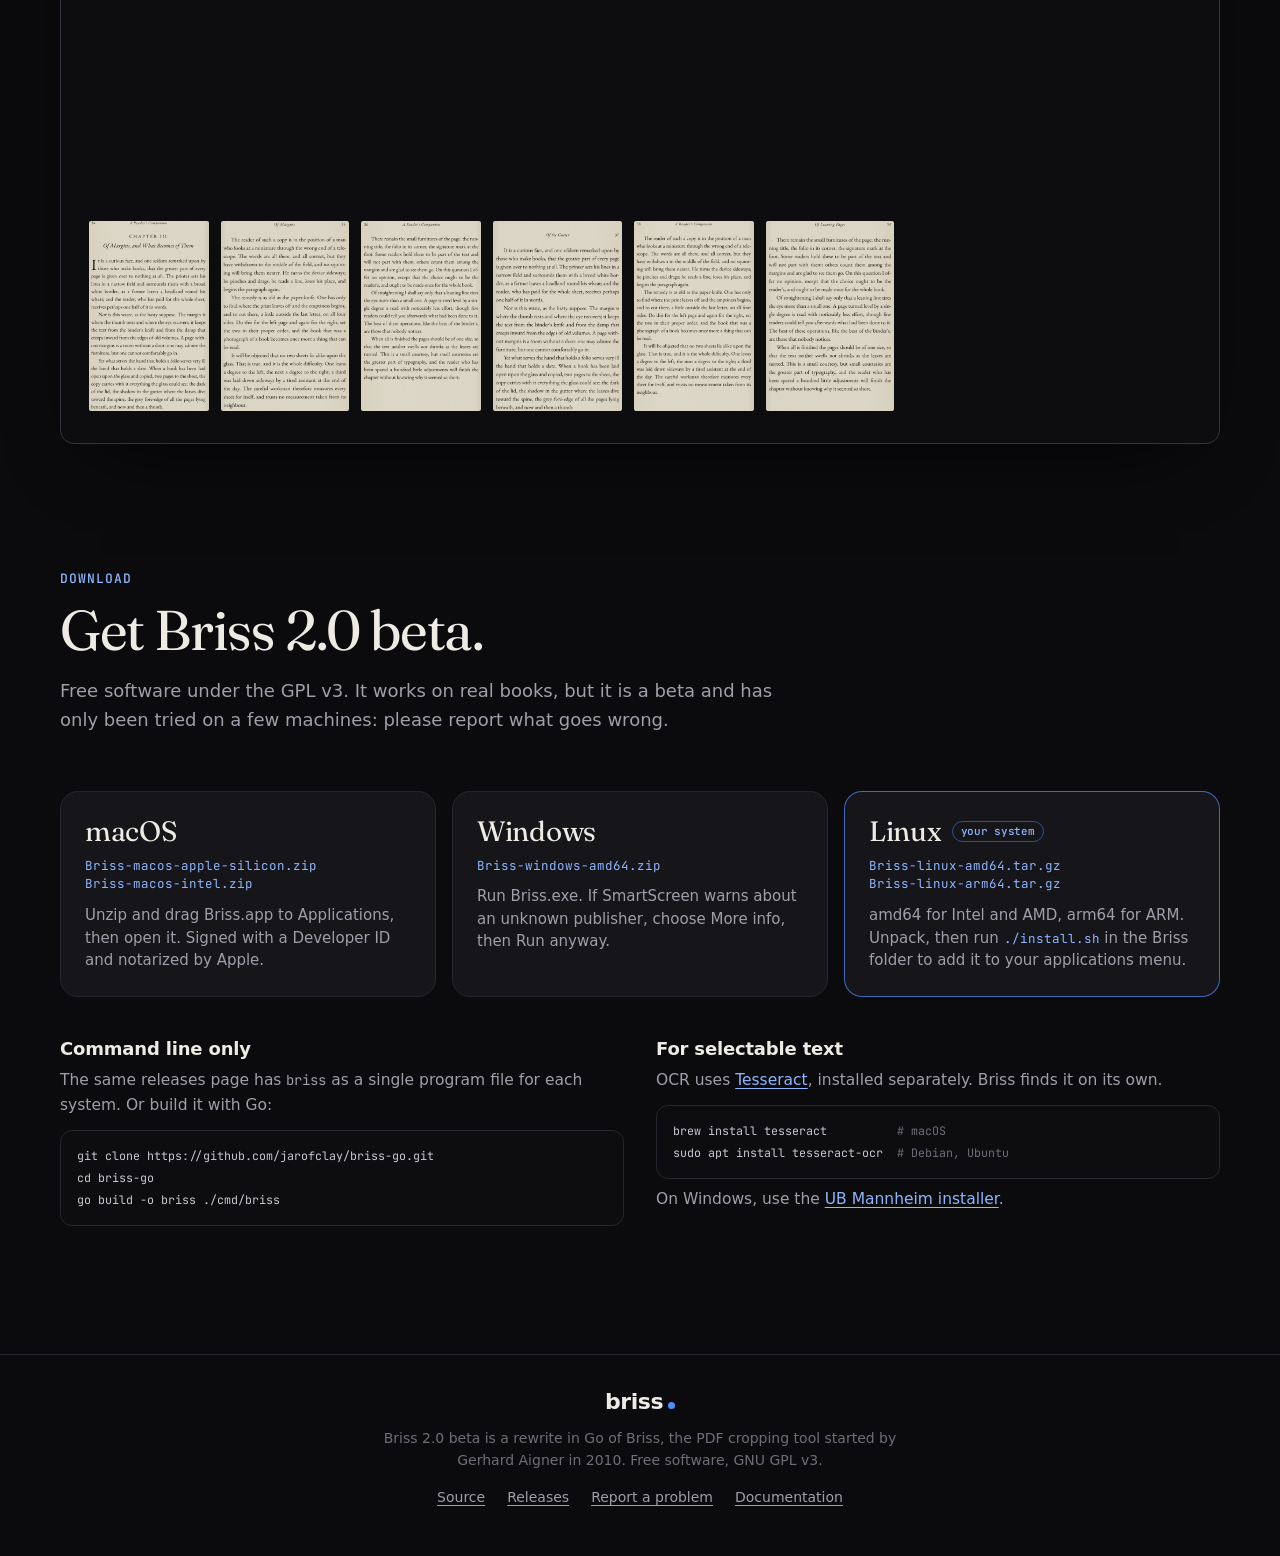
==== commit 684d9b73: "docs: the macOS downloads are signed and notarized 2.0.0-beta's macOS app and command line are signe" ====
--- a/site/index.html
+++ b/site/index.html
@@ -302,7 +302,7 @@
     <a class="oscard" data-os="mac" href="https://github.com/jarofclay/briss-go/releases" rel="noopener">
       <h3>macOS</h3>
       <p class="mono">Briss-macos-apple-silicon.zip<br>Briss-macos-intel.zip</p>
-      <p>Unzip and drag Briss.app to Applications. It is not signed yet: the first time, allow it under System Settings, Privacy &amp; Security, Open Anyway.</p>
+      <p>Unzip and drag Briss.app to Applications, then open it. Signed with a Developer ID and notarized by Apple.</p>
     </a>
     <a class="oscard" data-os="win" href="https://github.com/jarofclay/briss-go/releases" rel="noopener">
       <h3>Windows</h3>
